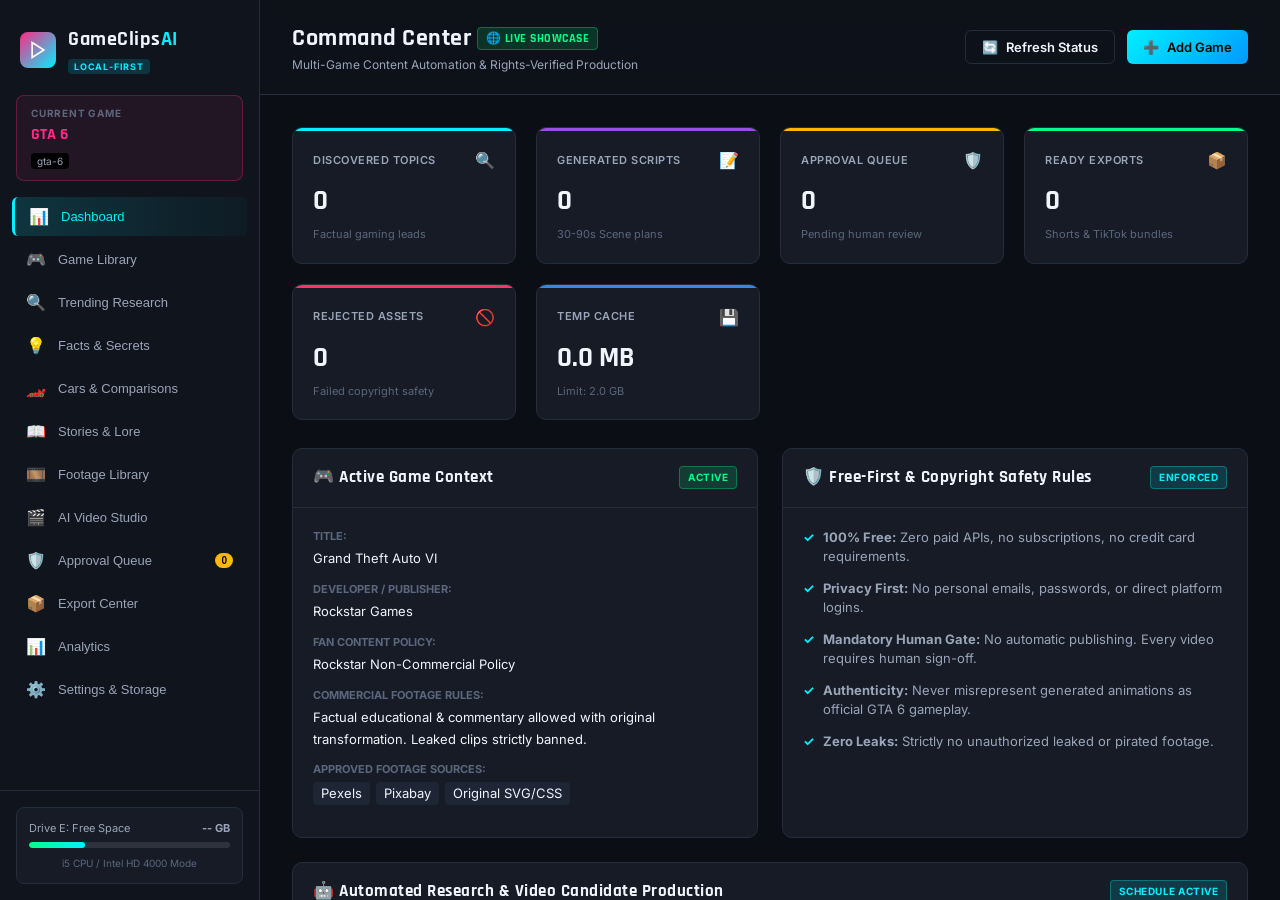
==== index.html @ 83230a17 "Deploy GameClips AI live site to gh-pages root" ====
<!DOCTYPE html>
<html lang="en">
<head>
    <meta charset="UTF-8">
    <meta name="viewport" content="width=device-width, initial-scale=1.0">
    <title>GameClips AI — Local Gaming Content Studio</title>
    <link rel="stylesheet" href="static/css/style.css">
    <link href="https://fonts.googleapis.com/css2?family=Rajdhani:wght@500;600;700&family=Inter:wght@400;500;600;700&display=swap" rel="stylesheet">
</head>
<body class="dark-theme">
    <div class="app-layout">
        <!-- Sidebar Navigation -->
        <aside class="sidebar">
            <div class="brand">
                <div class="logo-icon">
                    <svg viewBox="0 0 24 24" fill="none" stroke="currentColor" stroke-width="2">
                        <polygon points="5 3 19 12 5 21 5 3"></polygon>
                    </svg>
                </div>
                <div class="brand-text">
                    <h2>GameClips<span>AI</span></h2>
                    <span class="badge-local">LOCAL-FIRST</span>
                </div>
            </div>

            <!-- Active Game Selector Pill -->
            <div class="active-game-banner" id="activeGamePill">
                <span class="pill-label">CURRENT GAME</span>
                <div class="pill-game-name" id="currentActiveGameName">GTA 6</div>
                <span class="pill-badge" id="currentActiveGameSlug">gta-6</span>
            </div>

            <nav class="nav-menu">
                <button class="nav-item active" data-tab="dashboard">
                    <span class="nav-icon">📊</span>
                    <span>Dashboard</span>
                </button>
                <button class="nav-item" data-tab="games">
                    <span class="nav-icon">🎮</span>
                    <span>Game Library</span>
                </button>
                <button class="nav-item" data-tab="research">
                    <span class="nav-icon">🔍</span>
                    <span>Trending Research</span>
                </button>
                <button class="nav-item" data-tab="facts">
                    <span class="nav-icon">💡</span>
                    <span>Facts & Secrets</span>
                </button>
                <button class="nav-item" data-tab="cars">
                    <span class="nav-icon">🏎️</span>
                    <span>Cars & Comparisons</span>
                </button>
                <button class="nav-item" data-tab="stories">
                    <span class="nav-icon">📖</span>
                    <span>Stories & Lore</span>
                </button>
                <button class="nav-item" data-tab="footage">
                    <span class="nav-icon">🎞️</span>
                    <span>Footage Library</span>
                </button>
                <button class="nav-item" data-tab="studio">
                    <span class="nav-icon">🎬</span>
                    <span>AI Video Studio</span>
                </button>
                <button class="nav-item queue-item" data-tab="approval">
                    <span class="nav-icon">🛡️</span>
                    <span>Approval Queue</span>
                    <span class="queue-counter" id="approvalCountBadge">0</span>
                </button>
                <button class="nav-item" data-tab="exports">
                    <span class="nav-icon">📦</span>
                    <span>Export Center</span>
                </button>
                <button class="nav-item" data-tab="analytics">
                    <span class="nav-icon">📊</span>
                    <span>Analytics</span>
                </button>
                <button class="nav-item" data-tab="settings">
                    <span class="nav-icon">⚙️</span>
                    <span>Settings & Storage</span>
                </button>
            </nav>

            <div class="sidebar-footer">
                <div class="storage-widget">
                    <div class="storage-label">
                        <span>Drive E: Free Space</span>
                        <strong id="sidebarDiskFree">-- GB</strong>
                    </div>
                    <div class="storage-bar-track">
                        <div class="storage-bar-fill" id="sidebarDiskBar" style="width: 28%;"></div>
                    </div>
                    <div class="hardware-note">i5 CPU / Intel HD 4000 Mode</div>
                </div>
            </div>
        </aside>

        <!-- Main Content Area -->
        <main class="main-content">
            <!-- Top Header -->
            <header class="top-header">
                <div class="header-title">
                    <h1 id="tabHeaderTitle">Command Center <span class="badge badge-success" style="font-size:12px; vertical-align:middle;">🌐 LIVE SHOWCASE</span></h1>
                    <p id="tabHeaderSubtitle">Multi-Game Content Automation & Rights-Verified Production</p>
                </div>
                <div class="header-actions">
                    <button class="btn btn-outline" id="refreshMetricsBtn">
                        <span>🔄</span> Refresh Status
                    </button>
                    <button class="btn btn-primary" id="openNewGameModalBtn">
                        <span>➕</span> Add Game
                    </button>
                </div>
            </header>

            <!-- Alert Banner Container -->
            <div id="globalAlertBanner" class="global-alert hidden"></div>

            <!-- TAB 1: DASHBOARD OVERVIEW -->
            <section id="dashboardTab" class="tab-pane active">
                <div class="stats-grid">
                    <div class="stat-card cyan">
                        <div class="stat-header">
                            <span class="stat-title">Discovered Topics</span>
                            <span class="stat-icon">🔍</span>
                        </div>
                        <div class="stat-value" id="statTopics">0</div>
                        <div class="stat-desc">Factual gaming leads</div>
                    </div>
                    <div class="stat-card purple">
                        <div class="stat-header">
                            <span class="stat-title">Generated Scripts</span>
                            <span class="stat-icon">📝</span>
                        </div>
                        <div class="stat-value" id="statScripts">0</div>
                        <div class="stat-desc">30-90s Scene plans</div>
                    </div>
                    <div class="stat-card gold">
                        <div class="stat-header">
                            <span class="stat-title">Approval Queue</span>
                            <span class="stat-icon">🛡️</span>
                        </div>
                        <div class="stat-value" id="statAwaitingApproval">0</div>
                        <div class="stat-desc">Pending human review</div>
                    </div>
                    <div class="stat-card green">
                        <div class="stat-header">
                            <span class="stat-title">Ready Exports</span>
                            <span class="stat-icon">📦</span>
                        </div>
                        <div class="stat-value" id="statExported">0</div>
                        <div class="stat-desc">Shorts & TikTok bundles</div>
                    </div>
                    <div class="stat-card red">
                        <div class="stat-header">
                            <span class="stat-title">Rejected Assets</span>
                            <span class="stat-icon">🚫</span>
                        </div>
                        <div class="stat-value" id="statRejected">0</div>
                        <div class="stat-desc">Failed copyright safety</div>
                    </div>
                    <div class="stat-card blue">
                        <div class="stat-header">
                            <span class="stat-title">Temp Cache</span>
                            <span class="stat-icon">💾</span>
                        </div>
                        <div class="stat-value" id="statTempCache">0.0 MB</div>
                        <div class="stat-desc" id="statTempLimit">Limit: 2.0 GB</div>
                    </div>
                </div>

                <!-- Dual Quick Panels -->
                <div class="dashboard-columns">
                    <div class="card panel-left">
                        <div class="card-header">
                            <h3>🎮 Active Game Context</h3>
                            <span class="badge badge-success" id="activeGameStatusBadge">ACTIVE</span>
                        </div>
                        <div class="card-body" id="activeGameDetailsBody">
                            <div class="game-details-item">
                                <label>Title:</label>
                                <span id="dashGameName">Grand Theft Auto VI</span>
                            </div>
                            <div class="game-details-item">
                                <label>Developer / Publisher:</label>
                                <span id="dashGameDev">Rockstar Games</span>
                            </div>
                            <div class="game-details-item">
                                <label>Fan Content Policy:</label>
                                <span id="dashGamePolicy" class="text-truncate">Rockstar Non-Commercial Policy</span>
                            </div>
                            <div class="game-details-item">
                                <label>Commercial Footage Rules:</label>
                                <span id="dashGameRules">Factual educational & commentary allowed with original transformation. Leaked clips strictly banned.</span>
                            </div>
                            <div class="game-details-item">
                                <label>Approved Footage Sources:</label>
                                <div class="tags-container" id="dashGameSources">
                                    <span class="tag">Pexels</span>
                                    <span class="tag">Pixabay</span>
                                    <span class="tag">Original SVG/CSS</span>
                                </div>
                            </div>
                        </div>
                    </div>

                    <div class="card panel-right">
                        <div class="card-header">
                            <h3>🛡️ Free-First & Copyright Safety Rules</h3>
                            <span class="badge badge-cyan">ENFORCED</span>
                        </div>
                        <div class="card-body">
                            <ul class="policy-list">
                                <li><strong>100% Free:</strong> Zero paid APIs, no subscriptions, no credit card requirements.</li>
                                <li><strong>Privacy First:</strong> No personal emails, passwords, or direct platform logins.</li>
                                <li><strong>Mandatory Human Gate:</strong> No automatic publishing. Every video requires human sign-off.</li>
                                <li><strong>Authenticity:</strong> Never misrepresent generated animations as official GTA 6 gameplay.</li>
                                <li><strong>Zero Leaks:</strong> Strictly no unauthorized leaked or pirated footage.</li>
                            </ul>
                        </div>
                    </div>
                </div>

                <!-- Automated Production Scheduler Card -->
                <div class="card" style="margin-top:24px;">
                    <div class="card-header">
                        <h3>🤖 Automated Research & Video Candidate Production</h3>
                        <span class="badge badge-cyan" id="dashAutomationBadge">SCHEDULE ACTIVE</span>
                    </div>
                    <div class="card-body">
                        <div style="display:flex; justify-content:space-between; align-items:center; flex-wrap:wrap; gap:16px;">
                            <div>
                                <p style="margin-bottom:6px; font-size:14px;">
                                    <strong>Daily Target:</strong> Up to <span id="dashAutoTarget" style="color:var(--neon-cyan); font-weight:700;">3</span> candidate videos daily &bull; 
                                    <strong>Generated Today:</strong> <span id="dashAutoToday" style="color:var(--neon-pink); font-weight:700;">0</span> &bull;
                                    <strong>Status:</strong> <span id="dashAutoStatusText" style="color:var(--neon-green);">Ready</span>
                                </p>
                                <p style="font-size:12px; color:var(--text-muted); margin:0;">
                                    Automated cycle gathers verified public facts, renders vertical preview videos via FFmpeg & offline SAPI, and queues candidates into the Approval Queue. Zero auto-publishing.
                                </p>
                            </div>
                            <button class="btn btn-primary" id="btnTriggerAutomation">
                                <span>⚡</span> Run Automation Cycle
                            </button>
                        </div>
                    </div>
                </div>
            </section>

            <!-- TAB 2: GAME LIBRARY (Modular Multi-Game Architecture) -->
            <section id="gamesTab" class="tab-pane">
                <div class="section-toolbar">
                    <h2>Modular Game Library</h2>
                    <p>Switch active game or configure copyright and footage policies per title.</p>
                </div>
                <div class="games-grid" id="gamesListContainer">
                    <!-- Populated via JavaScript -->
                </div>
            </section>

            <!-- TAB 3: TRENDING RESEARCH -->
            <section id="researchTab" class="tab-pane">
                <div class="section-toolbar">
                    <div>
                        <h2>Trending Research Engine</h2>
                        <p>Factual topic discovery, source traceability, and evidence tracking.</p>
                    </div>
                    <div style="display:flex; gap:10px;">
                        <button class="btn btn-outline" id="btnRunResearch">⚡ Run Automated Research</button>
                        <button class="btn btn-primary" id="btnAddNewTopic">➕ Add Topic</button>
                    </div>
                </div>
                <div class="filter-bar">
                    <button class="filter-btn active" data-filter="ALL">All Categories</button>
                    <button class="filter-btn" data-filter="Facts & Secrets">Facts & Secrets</button>
                    <button class="filter-btn" data-filter="Cars & Comparisons">Cars & Comparisons</button>
                    <button class="filter-btn" data-filter="Stories">Stories & Theories</button>
                </div>
                <div class="card">
                    <div class="table-responsive">
                        <table class="data-table">
                            <thead>
                                <tr>
                                    <th>Category</th>
                                    <th>Topic Title</th>
                                    <th>Relevance</th>
                                    <th>Status</th>
                                    <th>Sources</th>
                                    <th>Action</th>
                                </tr>
                            </thead>
                            <tbody id="topicsTableBody">
                                <!-- Populated dynamically -->
                            </tbody>
                        </table>
                    </div>
                </div>
            </section>

            <!-- TAB 4: FACTS & SECRETS -->
            <section id="factsTab" class="tab-pane">
                <div class="section-toolbar">
                    <h2>Verified Facts & Environmental Secrets</h2>
                    <p>Officially confirmed game mechanics, development milestones, and map discoveries.</p>
                </div>
                <div class="content-cards-grid" id="factsCardsContainer">
                    <!-- Populated dynamically -->
                </div>
            </section>

            <!-- TAB 5: CARS & COMPARISONS -->
            <section id="carsTab" class="tab-pane">
                <div class="section-toolbar">
                    <h2>Vehicle Intelligence & Real-World Comparisons</h2>
                    <p>In-depth automotive breakdown, physics improvements, and interior mechanics.</p>
                </div>
                <div class="content-cards-grid" id="carsCardsContainer">
                    <!-- Populated dynamically -->
                </div>
            </section>

            <!-- TAB 6: STORIES & LORE -->
            <section id="storiesTab" class="tab-pane">
                <div class="section-toolbar">
                    <h2>Original Narratives & Clearly-Labeled Theories</h2>
                    <p>Fictional mini-stories and speculative explorations with strict non-misrepresentation tags.</p>
                </div>
                <div class="content-cards-grid" id="storiesCardsContainer">
                    <!-- Populated dynamically -->
                </div>
            </section>

            <!-- TAB 7: FOOTAGE LIBRARY -->
            <section id="footageTab" class="tab-pane">
                <div class="section-toolbar">
                    <div>
                        <h2>Rights-Verified Asset Library</h2>
                        <p>Pexels, Pixabay, Mixkit, and Original Visual assets with commercial licensing audit.</p>
                    </div>
                    <div style="display:flex; gap:10px;">
                        <button class="btn btn-outline" id="btnSeedFootage">⚡ Load Verified Catalog</button>
                        <button class="btn btn-primary" id="btnOpenAddAssetModal">➕ Add Asset</button>
                    </div>
                </div>
                <div class="card">
                    <div class="table-responsive">
                        <table class="data-table">
                            <thead>
                                <tr>
                                    <th>Asset</th>
                                    <th>Source</th>
                                    <th>License</th>
                                    <th>Commercial Use</th>
                                    <th>Attribution</th>
                                    <th>Rights Status</th>
                                </tr>
                            </thead>
                            <tbody id="footageTableBody">
                                <tr>
                                    <td colspan="6" class="text-center text-muted">No external assets downloaded. Using lightweight original vector animations.</td>
                                </tr>
                            </tbody>
                        </table>
                    </div>
                </div>
            </section>

            <!-- TAB 8: AI VIDEO STUDIO -->
            <section id="studioTab" class="tab-pane">
                <div class="section-toolbar">
                    <h2>Lightweight Video Production Studio</h2>
                    <p>CPU-optimized FFmpeg rendering with SVG typography and offline Windows TTS.</p>
                </div>
                <div class="studio-workspace">
                    <div class="card">
                        <div class="card-header">
                            <h3>Generate New Video Candidate</h3>
                        </div>
                        <div class="card-body">
                            <div class="form-group">
                                <label>Select Target Topic</label>
                                <select id="studioTopicSelect" class="form-control">
                                    <option value="">Select an approved topic...</option>
                                </select>
                            </div>
                            <div class="form-row">
                                <div class="form-group col">
                                    <label>Target Duration</label>
                                    <select id="studioDurationSelect" class="form-control">
                                        <option value="30-50s">30–50 seconds (Shorts/TikTok)</option>
                                        <option value="60-90s">60–90 seconds (Extended Short)</option>
                                    </select>
                                </div>
                                <div class="form-group col">
                                    <label>Voiceover Engine</label>
                                    <select id="studioVoiceSelect" class="form-control">
                                        <option value="Microsoft David Desktop">Microsoft David Desktop (Offline Free SAPI)</option>
                                        <option value="Microsoft Zira Desktop">Microsoft Zira Desktop (Offline Free SAPI)</option>
                                        <option value="SILENT">Silent Mode (Subtitles Only)</option>
                                        <option value="CUSTOM">Custom Audio File (User Supplied)</option>
                                    </select>
                                </div>
                            </div>
                            <div class="form-group hidden" id="studioCustomAudioGroup">
                                <label>Custom Audio File Path (.wav or .mp3)</label>
                                <input type="text" id="studioCustomAudioPath" class="form-control" placeholder="e.g. E:\Shery\gaming video\my_narration.wav">
                                <small style="color:var(--text-muted); font-size:11px;">Enter the absolute path to a local voice or audio file on your machine.</small>
                            </div>
                            <div class="form-row">
                                <div class="form-group col">
                                    <label>Visual Style</label>
                                    <select id="studioVisualSelect" class="form-control">
                                        <option value="SVG_ANIMATION">Original SVG Vector & Neon Typography</option>
                                        <option value="BROLL_HYBRID">Creative Commons B-Roll + Motion Titles</option>
                                    </select>
                                </div>
                                <div class="form-group col">
                                    <label>Encoding Preset (Hardware Optimized)</label>
                                    <select id="studioPresetSelect" class="form-control">
                                        <option value="ultrafast">ultrafast (Recommended for i5-3427U)</option>
                                        <option value="fast">fast (Slightly smaller, higher CPU)</option>
                                    </select>
                                </div>
                            </div>
                            <button class="btn btn-primary btn-block" id="btnTriggerRender">
                                <span>⚡</span> Generate Script & Visual Plan
                            </button>
                        </div>
                    </div>

                    <!-- Live Generation Results Preview Panel -->
                    <div class="card hidden" id="studioResultsCard" style="margin-top: 24px;">
                        <div class="card-header">
                            <h3>🎬 Generated Video Plan & Visual Frames</h3>
                            <span class="badge badge-success" id="studioPlanBadge">PLAN READY</span>
                        </div>
                        <div class="card-body">
                            <h4 id="studioResultTitle" style="color:var(--neon-cyan); margin-bottom:10px;">Title</h4>
                            
                            <!-- Visual Frames Strip -->
                            <h5 style="text-transform:uppercase; font-size:11px; color:var(--text-muted); margin-bottom:8px;">1080x1920 (9:16 Vertical) Scene Frames</h5>
                            <div class="frames-strip" id="studioFramesStrip" style="display:flex; gap:16px; overflow-x:auto; padding-bottom:12px; margin-bottom:20px;">
                                <!-- Populated dynamically with generated frames -->
                            </div>

                            <!-- Scene-by-Scene Script Breakdown -->
                            <h5 style="text-transform:uppercase; font-size:11px; color:var(--text-muted); margin-bottom:8px;">Scene Breakdown & Subtitles</h5>
                            <div id="studioScenesContainer" style="margin-bottom:20px;"></div>

                            <!-- Publishing Metadata Package Preview -->
                            <div style="background:var(--bg-darkest); border:1px solid var(--border-color); padding:16px; border-radius:8px; margin-bottom:20px;">
                                <h5 style="text-transform:uppercase; font-size:11px; color:var(--neon-pink); margin-bottom:8px;">Ready Metadata Package</h5>
                                <p style="font-size:12px; margin-bottom:6px;"><strong>YouTube Title:</strong> <span id="studioYtTitle"></span></p>
                                <p style="font-size:12px; margin-bottom:6px;"><strong>TikTok Caption:</strong> <span id="studioTtCaption"></span></p>
                                <p style="font-size:12px;"><strong>Hashtags:</strong> <span id="studioHashtags" style="color:var(--neon-cyan);"></span></p>
                            </div>

                            <div style="display:flex; gap:12px;">
                                <button class="btn btn-primary" id="btnRenderVideo">
                                    <span>🎬</span> Render Video (FFmpeg + TTS)
                                </button>
                                <button class="btn btn-outline" id="btnProceedToApproval">
                                    <span>🛡️</span> View in Approval Queue
                                </button>
                            </div>
                        </div>
                    </div>
                </div>
            </section>

            <!-- TAB 9: APPROVAL QUEUE -->
            <section id="approvalTab" class="tab-pane">
                <div class="section-toolbar">
                    <div>
                        <h2>Mandatory Human Approval Queue</h2>
                        <p>Review video previews, verify citations, inspect rights audit, and decide export.</p>
                    </div>
                </div>
                <div id="approvalQueueContainer">
                    <div class="empty-state">
                        <span class="empty-icon">🛡️</span>
                        <h3>Queue is clear</h3>
                        <p>New candidate videos generated in the Studio will appear here for manual approval.</p>
                    </div>
                </div>
            </section>

            <!-- TAB 10: EXPORT CENTER -->
            <section id="exportsTab" class="tab-pane">
                <div class="section-toolbar">
                    <div>
                        <h2>Export Center & Distribution Packages</h2>
                        <p>Organized local packages with MP4, thumbnails, tags, and copyright reports.</p>
                    </div>
                    <button class="btn btn-outline" id="btnRefreshExports">
                        <span>🔄</span> Refresh Exports
                    </button>
                </div>
                <div id="exportsContainer">
                    <div class="empty-state">
                        <span class="empty-icon">📦</span>
                        <h3>No exports yet</h3>
                        <p>Approved videos are exported here into separate YouTube Shorts and TikTok packages.</p>
                    </div>
                </div>
            </section>

            <!-- TAB 11: ANALYTICS -->
            <section id="analyticsTab" class="tab-pane">
                <div class="section-toolbar">
                    <div>
                        <h2>Channel & Production Analytics</h2>
                        <p>Funnel conversion, copyright safety metrics, category distributions, and storage trends.</p>
                    </div>
                    <button class="btn btn-outline" id="btnRefreshAnalytics">
                        <span>🔄</span> Refresh Analytics
                    </button>
                </div>

                <!-- 6 KPI Stat Cards -->
                <div class="stats-grid" style="grid-template-columns: repeat(auto-fit, minmax(180px, 1fr)); margin-bottom: 24px;">
                    <div class="stat-card cyan">
                        <div class="stat-header">
                            <span class="stat-title">Discovered Topics</span>
                            <span class="stat-icon">🔍</span>
                        </div>
                        <div class="stat-value" id="anaTotalTopics">0</div>
                        <div class="stat-desc" id="anaDupTopics">0 duplicates filtered</div>
                    </div>
                    <div class="stat-card purple">
                        <div class="stat-header">
                            <span class="stat-title">Scripts Generated</span>
                            <span class="stat-icon">✍️</span>
                        </div>
                        <div class="stat-value" id="anaTotalScripts">0</div>
                        <div class="stat-desc">Original scene plans</div>
                    </div>
                    <div class="stat-card pink">
                        <div class="stat-header">
                            <span class="stat-title">Rendered Videos</span>
                            <span class="stat-icon">🎬</span>
                        </div>
                        <div class="stat-value" id="anaTotalVideos">0</div>
                        <div class="stat-desc">FFmpeg 1080x1920</div>
                    </div>
                    <div class="stat-card green">
                        <div class="stat-header">
                            <span class="stat-title">Approval Rate</span>
                            <span class="stat-icon">🛡️</span>
                        </div>
                        <div class="stat-value" id="anaApprovalRate">0%</div>
                        <div class="stat-desc" id="anaApprovedCount">0 approved videos</div>
                    </div>
                    <div class="stat-card yellow">
                        <div class="stat-header">
                            <span class="stat-title">Export Packages</span>
                            <span class="stat-icon">📦</span>
                        </div>
                        <div class="stat-value" id="anaTotalExports">0</div>
                        <div class="stat-desc">Ready for publishing</div>
                    </div>
                    <div class="stat-card blue">
                        <div class="stat-header">
                            <span class="stat-title">Safety Score</span>
                            <span class="stat-icon">⚖️</span>
                        </div>
                        <div class="stat-value" id="anaSafetyScore">100%</div>
                        <div class="stat-desc">Low copyright risk</div>
                    </div>
                </div>

                <!-- Two-Column Breakdown -->
                <div class="dashboard-columns" style="margin-bottom: 24px;">
                    <!-- Left: Production Funnel -->
                    <div class="card">
                        <div class="card-header">
                            <h3>📈 Content Production Funnel</h3>
                            <span class="badge badge-cyan">CONVERSION</span>
                        </div>
                        <div class="card-body">
                            <div class="funnel-step" style="margin-bottom: 16px;">
                                <div style="display:flex; justify-content:space-between; margin-bottom:4px; font-size:13px;">
                                    <span>1. Discovered Topics</span>
                                    <strong id="funnelTopics">0</strong>
                                </div>
                                <div class="storage-bar-track" style="height:10px;">
                                    <div class="storage-bar-fill" style="width:100%; background:var(--neon-cyan);"></div>
                                </div>
                            </div>
                            <div class="funnel-step" style="margin-bottom: 16px;">
                                <div style="display:flex; justify-content:space-between; margin-bottom:4px; font-size:13px;">
                                    <span>2. Generated Scripts</span>
                                    <strong id="funnelScripts">0</strong>
                                </div>
                                <div class="storage-bar-track" style="height:10px;">
                                    <div class="storage-bar-fill" id="barScripts" style="width:0%; background:var(--neon-purple);"></div>
                                </div>
                            </div>
                            <div class="funnel-step" style="margin-bottom: 16px;">
                                <div style="display:flex; justify-content:space-between; margin-bottom:4px; font-size:13px;">
                                    <span>3. Rendered Candidate Videos</span>
                                    <strong id="funnelRendered">0</strong>
                                </div>
                                <div class="storage-bar-track" style="height:10px;">
                                    <div class="storage-bar-fill" id="barRendered" style="width:0%; background:var(--neon-pink);"></div>
                                </div>
                            </div>
                            <div class="funnel-step" style="margin-bottom: 16px;">
                                <div style="display:flex; justify-content:space-between; margin-bottom:4px; font-size:13px;">
                                    <span>4. Human Approved Videos</span>
                                    <strong id="funnelApproved">0</strong>
                                </div>
                                <div class="storage-bar-track" style="height:10px;">
                                    <div class="storage-bar-fill" id="barApproved" style="width:0%; background:var(--neon-green);"></div>
                                </div>
                            </div>
                            <div class="funnel-step">
                                <div style="display:flex; justify-content:space-between; margin-bottom:4px; font-size:13px;">
                                    <span>5. Packaged & Exported</span>
                                    <strong id="funnelExported">0</strong>
                                </div>
                                <div class="storage-bar-track" style="height:10px;">
                                    <div class="storage-bar-fill" id="barExported" style="width:0%; background:var(--neon-yellow);"></div>
                                </div>
                            </div>
                        </div>
                    </div>

                    <!-- Right: Category Distribution -->
                    <div class="card">
                        <div class="card-header">
                            <h3>🎮 Content Category Distribution</h3>
                            <span class="badge badge-purple">PIPELINE</span>
                        </div>
                        <div class="card-body">
                            <div class="category-stat-row" style="margin-bottom: 16px;">
                                <div style="display:flex; justify-content:space-between; margin-bottom:4px; font-size:13px;">
                                    <span>🔍 Facts & Environmental Secrets</span>
                                    <strong id="anaCatFacts">0</strong>
                                </div>
                                <div class="storage-bar-track" style="height:10px;">
                                    <div class="storage-bar-fill" id="barCatFacts" style="width:0%; background:var(--neon-cyan);"></div>
                                </div>
                            </div>
                            <div class="category-stat-row" style="margin-bottom: 16px;">
                                <div style="display:flex; justify-content:space-between; margin-bottom:4px; font-size:13px;">
                                    <span>🏎️ Cars & Comparisons</span>
                                    <strong id="anaCatCars">0</strong>
                                </div>
                                <div class="storage-bar-track" style="height:10px;">
                                    <div class="storage-bar-fill" id="barCatCars" style="width:0%; background:var(--neon-pink);"></div>
                                </div>
                            </div>
                            <div class="category-stat-row">
                                <div style="display:flex; justify-content:space-between; margin-bottom:4px; font-size:13px;">
                                    <span>📖 Stories & Fictional Lore</span>
                                    <strong id="anaCatStories">0</strong>
                                </div>
                                <div class="storage-bar-track" style="height:10px;">
                                    <div class="storage-bar-fill" id="barCatStories" style="width:0%; background:var(--neon-purple);"></div>
                                </div>
                            </div>

                            <hr class="divider" style="margin:20px 0;">

                            <h4 style="font-size:12px; text-transform:uppercase; color:var(--text-muted); margin-bottom:8px;">Multi-Game Topic Volume</h4>
                            <div id="anaGameDistributionList" style="font-size:13px;">
                                <!-- Populated dynamically -->
                            </div>
                        </div>
                    </div>
                </div>

                <!-- Lower Section: Rights Compliance & Hardware Health -->
                <div class="dashboard-columns">
                    <div class="card">
                        <div class="card-header">
                            <h3>⚖️ Rights & Copyright Compliance Audit</h3>
                            <span class="badge badge-success">8-POINT AUDIT</span>
                        </div>
                        <div class="card-body">
                            <div style="display:flex; gap:16px; margin-bottom:16px;">
                                <div style="flex:1; background:var(--bg-darkest); padding:12px; border-radius:8px; text-align:center;">
                                    <div style="font-size:22px; font-weight:700; color:var(--neon-green);" id="anaVrfVerified">0</div>
                                    <div style="font-size:11px; color:var(--text-muted);">Verified Safe</div>
                                </div>
                                <div style="flex:1; background:var(--bg-darkest); padding:12px; border-radius:8px; text-align:center;">
                                    <div style="font-size:22px; font-weight:700; color:var(--neon-yellow);" id="anaVrfReview">0</div>
                                    <div style="font-size:11px; color:var(--text-muted);">Needs Review</div>
                                </div>
                                <div style="flex:1; background:var(--bg-darkest); padding:12px; border-radius:8px; text-align:center;">
                                    <div style="font-size:22px; font-weight:700; color:var(--neon-pink);" id="anaVrfRejected">0</div>
                                    <div style="font-size:11px; color:var(--text-muted);">Rejected</div>
                                </div>
                            </div>
                            <p style="font-size:12px; color:var(--text-muted); line-height:1.6; margin-bottom:0;">
                                🛡️ <strong>Zero Copyright Infringement Rule:</strong> Visual assets must be original vector graphics or verified Creative Commons. Windows SAPI audio produces 100% royalty-free offline speech.
                            </p>
                        </div>
                    </div>

                    <div class="card">
                        <div class="card-header">
                            <h3>💾 Storage & Hardware Health Monitor</h3>
                            <span class="badge badge-cyan" id="anaStorageBadge">OPTIMAL</span>
                        </div>
                        <div class="card-body">
                            <div class="storage-stat-row" style="margin-bottom:10px;">
                                <span>Project Drive (E:):</span>
                                <strong id="anaDiskE">-- GB Free</strong>
                            </div>
                            <div class="storage-stat-row" style="margin-bottom:10px;">
                                <span>OS Drive (C:):</span>
                                <strong id="anaDiskC">-- GB Free</strong>
                            </div>
                            <div class="storage-stat-row" style="margin-bottom:10px;">
                                <span>Render Temp Cache:</span>
                                <strong id="anaTempCache">0.0 MB</strong>
                            </div>
                            <div class="storage-stat-row">
                                <span>Completed Export Packages:</span>
                                <strong id="anaExportSize">0.0 MB</strong>
                            </div>
                        </div>
                    </div>
                </div>
            </section>

            <!-- TAB 11: SETTINGS & STORAGE -->
            <section id="settingsTab" class="tab-pane">
                <div class="section-toolbar">
                    <h2>System Configuration & Hardware Quotas</h2>
                    <p>Fine-tune storage limits, CPU encoding, and offline speech parameters.</p>
                </div>
                <div class="settings-grid">
                    <!-- Storage Monitor Card -->
                    <div class="card">
                        <div class="card-header">
                            <h3>💾 Storage & Cache Controller</h3>
                            <button class="btn btn-sm btn-outline" id="btnRunCleanup">🧹 Purge Temp Cache</button>
                        </div>
                        <div class="card-body">
                            <div class="storage-stat-row">
                                <span>Project Drive (E:):</span>
                                <strong id="setDiskFreeE">-- GB Free</strong>
                            </div>
                            <div class="storage-stat-row">
                                <span>OS Drive (C:):</span>
                                <strong id="setDiskFreeC">-- GB Free</strong>
                            </div>
                            <div class="storage-stat-row">
                                <span>Active Render Cache:</span>
                                <strong id="setTempCacheSize">0.0 MB</strong>
                            </div>
                            <hr class="divider">
                            <div class="form-group">
                                <label>Render Cache Ceiling (GB)</label>
                                <input type="number" step="0.5" min="1.0" max="10.0" id="settingStorageLimit" class="form-control" value="2.0">
                                <small>Automatic cleanup triggers when temporary renders exceed this quota.</small>
                            </div>
                            <div class="form-group">
                                <label>Minimum Free Space Safety Margin (GB)</label>
                                <input type="number" step="1.0" min="2.0" max="20.0" id="settingMinHeadroom" class="form-control" value="5.0">
                                <small>Rendering is immediately halted if free space falls below this threshold.</small>
                            </div>
                        </div>
                    </div>

                    <!-- Hardware & Video Settings -->
                    <div class="card">
                        <div class="card-header">
                            <h3>⚙️ Hardware & Rendering Configuration</h3>
                        </div>
                        <div class="card-body">
                            <div class="form-group">
                                <label>FFmpeg CPU Encoding Preset</label>
                                <select id="settingRenderPreset" class="form-control">
                                    <option value="ultrafast">ultrafast (Lowest CPU usage)</option>
                                    <option value="superfast">superfast</option>
                                    <option value="veryfast">veryfast</option>
                                    <option value="faster">faster</option>
                                </select>
                            </div>
                            <div class="form-group">
                                <label>Target Output Resolution</label>
                                <select id="settingResolution" class="form-control">
                                    <option value="1080x1920">1080x1920 (9:16 Full HD)</option>
                                    <option value="720x1280">720x1280 (9:16 HD - Low CPU Preview)</option>
                                </select>
                            </div>
                            <div class="form-group">
                                <label>Target Framerate</label>
                                <select id="settingFps" class="form-control">
                                    <option value="30">30 FPS (Recommended for Core i5)</option>
                                    <option value="24">24 FPS (Cinematic / Low CPU)</option>
                                </select>
                            </div>
                            <div class="form-group">
                                <label>Offline Speech Voice</label>
                                <select id="settingTtsVoice" class="form-control">
                                    <option value="Microsoft David Desktop">Microsoft David Desktop (Offline SAPI)</option>
                                    <option value="Microsoft Zira Desktop">Microsoft Zira Desktop (Offline SAPI)</option>
                                </select>
                            </div>
                            <button class="btn btn-primary" id="btnSaveSettings">💾 Save System Settings</button>
                        </div>
                    </div>
                </div>
            </section>
        </main>
    </div>

    <!-- MODAL: ADD NEW GAME -->
    <div class="modal-overlay hidden" id="newGameModal">
        <div class="modal-card">
            <div class="modal-header">
                <h3>🎮 Add New Game to Library</h3>
                <button class="modal-close" id="closeNewGameModalBtn">&times;</button>
            </div>
            <div class="modal-body">
                <form id="newGameForm">
                    <div class="form-group">
                        <label>Game Name *</label>
                        <input type="text" id="newGameName" class="form-control" placeholder="e.g. Cyberpunk 2077" required>
                    </div>
                    <div class="form-group">
                        <label>Developer / Publisher *</label>
                        <input type="text" id="newGameDev" class="form-control" placeholder="e.g. CD Projekt Red" required>
                    </div>
                    <div class="form-group">
                        <label>Official Information Source URL</label>
                        <input type="url" id="newGameSourceUrl" class="form-control" placeholder="https://...">
                    </div>
                    <div class="form-group">
                        <label>Fan-Content / Copyright Policy URL</label>
                        <input type="url" id="newGamePolicyUrl" class="form-control" placeholder="https://...">
                    </div>
                    <div class="form-group">
                        <label>Commercial-Use Rules</label>
                        <textarea id="newGameCommercialRules" class="form-control" rows="2" placeholder="Summary of publisher video and monetization policies..."></textarea>
                    </div>
                    <div class="form-group">
                        <label>Approved Footage Sources</label>
                        <input type="text" id="newGameFootageSources" class="form-control" value="Original SVG/CSS Graphics, Pexels, Pixabay">
                    </div>
                    <div class="form-group">
                        <label>Restricted Content Guidelines</label>
                        <textarea id="newGameRestrictedRules" class="form-control" rows="2" placeholder="e.g. No leaked footage, no copyrighted radio tracks..."></textarea>
                    </div>
                    <div class="modal-actions">
                        <button type="button" class="btn btn-outline" id="cancelNewGameBtn">Cancel</button>
                        <button type="submit" class="btn btn-primary">Save Game</button>
                    </div>
                </form>
            </div>
        </div>
    </div>

    <!-- MODAL: TOPIC EVIDENCE & CITATIONS -->
    <div class="modal-overlay hidden" id="topicEvidenceModal">
        <div class="modal-card" style="width: 650px;">
            <div class="modal-header">
                <h3>🔍 Topic Research & Evidence Audit</h3>
                <button class="modal-close" id="closeEvidenceModalBtn">&times;</button>
            </div>
            <div class="modal-body">
                <h4 id="evidenceTopicTitle" style="color:var(--neon-cyan); margin-bottom:6px;">Topic Title</h4>
                <p id="evidenceTopicDesc" style="font-size:13px; color:var(--text-secondary); margin-bottom:16px;">Description</p>
                
                <h5 style="text-transform:uppercase; font-size:11px; color:var(--text-muted); margin-bottom:8px;">Supporting Sources & Public URLs</h5>
                <div id="evidenceSourcesList" style="margin-bottom:16px;"></div>

                <h5 style="text-transform:uppercase; font-size:11px; color:var(--text-muted); margin-bottom:8px;">Extracted Claims & Truth Verification</h5>
                <div id="evidenceClaimsList"></div>
            </div>
        </div>
    </div>

    <!-- MODAL: ADD ASSET & RIGHTS AUDIT -->
    <div class="modal-overlay hidden" id="addAssetModal">
        <div class="modal-card">
            <div class="modal-header">
                <h3>🎞️ Register Asset & Commercial License Audit</h3>
                <button class="modal-close" id="closeAddAssetModalBtn">&times;</button>
            </div>
            <div class="modal-body">
                <form id="addAssetForm">
                    <div class="form-group">
                        <label>Asset Name *</label>
                        <input type="text" id="newAssetName" class="form-control" placeholder="e.g. Vice City Neon Palm Trees" required>
                    </div>
                    <div class="form-row">
                        <div class="form-group col">
                            <label>Source Platform *</label>
                            <select id="newAssetPlatform" class="form-control">
                                <option value="Pexels">Pexels</option>
                                <option value="Pixabay">Pixabay</option>
                                <option value="Mixkit">Mixkit</option>
                                <option value="Original Visuals">Original Visuals (SVG/CSS)</option>
                                <option value="Other Public Repository">Other Public Repository</option>
                            </select>
                        </div>
                        <div class="form-group col">
                            <label>Creator / Author</label>
                            <input type="text" id="newAssetAuthor" class="form-control" placeholder="e.g. John Doe">
                        </div>
                    </div>
                    <div class="form-group">
                        <label>Source Webpage URL *</label>
                        <input type="url" id="newAssetSourceUrl" class="form-control" placeholder="https://..." required>
                    </div>
                    <div class="form-group">
                        <label>Direct Asset Download URL</label>
                        <input type="url" id="newAssetDirectUrl" class="form-control" placeholder="https://...">
                    </div>
                    <div class="form-row">
                        <div class="form-group col">
                            <label>License Name *</label>
                            <input type="text" id="newAssetLicense" class="form-control" placeholder="e.g. Pexels License, CC0" required>
                        </div>
                        <div class="form-group col">
                            <label>License URL</label>
                            <input type="url" id="newAssetLicenseUrl" class="form-control" placeholder="https://...">
                        </div>
                    </div>
                    <div class="form-group">
                        <label>Attribution Notice</label>
                        <input type="text" id="newAssetAttribution" class="form-control" placeholder="e.g. Video by Kelly Lacy on Pexels">
                    </div>
                    <div style="margin-bottom:16px; display:flex; gap:20px;">
                        <label style="display:flex; align-items:center; gap:8px; cursor:pointer;">
                            <input type="checkbox" id="newAssetCanCommercial" checked>
                            Commercial Use Permitted
                        </label>
                        <label style="display:flex; align-items:center; gap:8px; cursor:pointer;">
                            <input type="checkbox" id="newAssetAttrRequired">
                            Attribution Required
                        </label>
                    </div>
                    <div class="modal-actions">
                        <button type="button" class="btn btn-outline" id="cancelAddAssetBtn">Cancel</button>
                        <button type="submit" class="btn btn-primary">Audit & Register Asset</button>
                    </div>
                </form>
            </div>
        </div>
    </div>

    <!-- MODAL: ADD NEW TOPIC -->
    <div class="modal-overlay hidden" id="newTopicModal">
        <div class="modal-card">
            <div class="modal-header">
                <h3>🔍 Add Topic Manually</h3>
                <button class="modal-close" id="closeNewTopicModalBtn">&times;</button>
            </div>
            <div class="modal-body">
                <form id="newTopicForm">
                    <div class="form-group">
                        <label>Topic Title *</label>
                        <input type="text" id="newTopicTitle" class="form-control" placeholder="e.g. GTA 6 Physics Engine Upgrades" required>
                    </div>
                    <div class="form-group">
                        <label>Category *</label>
                        <select id="newTopicCategory" class="form-control">
                            <option value="Facts & Secrets">Facts & Secrets</option>
                            <option value="Cars & Comparisons">Cars & Comparisons</option>
                            <option value="Stories">Stories & Theories</option>
                        </select>
                    </div>
                    <div class="form-group">
                        <label>Description & Facts</label>
                        <textarea id="newTopicDescription" class="form-control" rows="3" placeholder="Summary of verified information or topic overview..."></textarea>
                    </div>
                    <div class="modal-actions">
                        <button type="button" class="btn btn-outline" id="cancelNewTopicBtn">Cancel</button>
                        <button type="submit" class="btn btn-primary">Save Topic</button>
                    </div>
                </form>
            </div>
        </div>
    </div>

    <!-- MODAL: EDIT METADATA -->
    <div class="modal-overlay hidden" id="editMetadataModal">
        <div class="modal-card">
            <div class="modal-header">
                <h3>✏️ Edit Video Publishing Metadata</h3>
                <button class="modal-close" id="closeEditMetadataModalBtn">&times;</button>
            </div>
            <div class="modal-body">
                <form id="editMetadataForm">
                    <input type="hidden" id="editMetaProjectId">
                    <div class="form-group">
                        <label>YouTube Title (Target: Under 60 chars) *</label>
                        <input type="text" id="editMetaYtTitle" class="form-control" required>
                    </div>
                    <div class="form-group">
                        <label>YouTube Description & Citations</label>
                        <textarea id="editMetaYtDesc" class="form-control" rows="4"></textarea>
                    </div>
                    <div class="form-group">
                        <label>TikTok Caption</label>
                        <input type="text" id="editMetaTtCaption" class="form-control">
                    </div>
                    <div class="form-group">
                        <label>Hashtags</label>
                        <input type="text" id="editMetaHashtags" class="form-control">
                    </div>
                    <div class="modal-actions">
                        <button type="button" class="btn btn-outline" id="cancelEditMetadataBtn">Cancel</button>
                        <button type="submit" class="btn btn-primary">Save Changes</button>
                    </div>
                </form>
            </div>
        </div>
    </div>

    <script src="static/js/app.js"></script>
</body>
</html>
---- static/css/style.css ----
/* GameClips AI - Modern Dark Gaming Theme */
:root {
    --bg-darkest: #0B0E14;
    --bg-sidebar: #10141D;
    --bg-card: #161B26;
    --bg-hover: #1E2535;
    --border-color: #242D3E;
    
    --text-primary: #F0F4FC;
    --text-secondary: #9AA5B9;
    --text-muted: #5C677D;

    --neon-pink: #FF2A85;
    --neon-cyan: #00F0FF;
    --neon-green: #00FF88;
    --neon-gold: #FFB800;
    --neon-red: #FF3366;
    --neon-purple: #9D4EDD;

    --font-heading: 'Rajdhani', sans-serif;
    --font-body: 'Inter', -apple-system, BlinkMacSystemFont, 'Segoe UI', Roboto, sans-serif;
}

* {
    margin: 0;
    padding: 0;
    box-sizing: border-box;
}

body.dark-theme {
    background-color: var(--bg-darkest);
    color: var(--text-primary);
    font-family: var(--font-body);
    font-size: 14px;
    line-height: 1.5;
    overflow-x: hidden;
}

.app-layout {
    display: flex;
    min-height: 100vh;
}

/* SIDEBAR */
.sidebar {
    width: 260px;
    background-color: var(--bg-sidebar);
    border-right: 1px solid var(--border-color);
    display: flex;
    flex-direction: column;
    flex-shrink: 0;
}

.brand {
    padding: 24px 20px 16px;
    display: flex;
    align-items: center;
    gap: 12px;
}

.logo-icon {
    width: 36px;
    height: 36px;
    background: linear-gradient(135deg, var(--neon-pink), var(--neon-cyan));
    border-radius: 8px;
    display: flex;
    align-items: center;
    justify-content: center;
    color: #fff;
}

.logo-icon svg {
    width: 20px;
    height: 20px;
}

.brand-text h2 {
    font-family: var(--font-heading);
    font-size: 20px;
    font-weight: 700;
    letter-spacing: 0.5px;
}

.brand-text h2 span {
    color: var(--neon-cyan);
}

.badge-local {
    font-size: 9px;
    background: rgba(0, 240, 255, 0.15);
    color: var(--neon-cyan);
    padding: 2px 6px;
    border-radius: 4px;
    letter-spacing: 0.8px;
    font-weight: 700;
}

/* ACTIVE GAME BANNER */
.active-game-banner {
    margin: 4px 16px 16px;
    padding: 10px 14px;
    background: rgba(255, 42, 133, 0.08);
    border: 1px solid rgba(255, 42, 133, 0.3);
    border-radius: 8px;
}

.pill-label {
    font-size: 10px;
    color: var(--text-muted);
    font-weight: 700;
    letter-spacing: 0.8px;
    display: block;
}

.pill-game-name {
    font-family: var(--font-heading);
    font-size: 16px;
    font-weight: 700;
    color: var(--neon-pink);
    margin: 2px 0;
}

.pill-badge {
    font-size: 10px;
    background: #000;
    padding: 2px 6px;
    border-radius: 4px;
    color: var(--text-secondary);
}

/* NAV MENU */
.nav-menu {
    flex: 1;
    padding: 0 12px;
    display: flex;
    flex-direction: column;
    gap: 4px;
    overflow-y: auto;
}

.nav-item {
    display: flex;
    align-items: center;
    gap: 12px;
    padding: 10px 14px;
    border-radius: 6px;
    background: transparent;
    border: none;
    color: var(--text-secondary);
    font-size: 13px;
    font-weight: 500;
    cursor: pointer;
    text-align: left;
    transition: all 0.2s ease;
    width: 100%;
}

.nav-item:hover {
    background-color: var(--bg-hover);
    color: var(--text-primary);
}

.nav-item.active {
    background: linear-gradient(90deg, rgba(0, 240, 255, 0.15), rgba(0, 240, 255, 0.03));
    color: var(--neon-cyan);
    border-left: 3px solid var(--neon-cyan);
}

.nav-icon {
    font-size: 16px;
    width: 20px;
    text-align: center;
}

.queue-counter {
    margin-left: auto;
    background: var(--neon-gold);
    color: #000;
    font-size: 10px;
    font-weight: 700;
    padding: 2px 6px;
    border-radius: 10px;
}

/* SIDEBAR FOOTER & STORAGE WIDGET */
.sidebar-footer {
    padding: 16px;
    border-top: 1px solid var(--border-color);
}

.storage-widget {
    background: var(--bg-card);
    border: 1px solid var(--border-color);
    padding: 12px;
    border-radius: 8px;
}

.storage-label {
    display: flex;
    justify-content: space-between;
    font-size: 11px;
    color: var(--text-secondary);
    margin-bottom: 6px;
}

.storage-bar-track {
    width: 100%;
    height: 6px;
    background: rgba(255, 255, 255, 0.1);
    border-radius: 3px;
    overflow: hidden;
}

.storage-bar-fill {
    height: 100%;
    background: linear-gradient(90deg, var(--neon-green), var(--neon-cyan));
    border-radius: 3px;
    transition: width 0.3s ease;
}

.hardware-note {
    font-size: 10px;
    color: var(--text-muted);
    margin-top: 8px;
    text-align: center;
}

/* MAIN CONTENT */
.main-content {
    flex: 1;
    display: flex;
    flex-direction: column;
    overflow-y: auto;
    height: 100vh;
}

.top-header {
    padding: 20px 32px;
    border-bottom: 1px solid var(--border-color);
    display: flex;
    justify-content: space-between;
    align-items: center;
    background: rgba(16, 20, 29, 0.6);
    backdrop-filter: blur(10px);
}

.header-title h1 {
    font-family: var(--font-heading);
    font-size: 24px;
    font-weight: 700;
    letter-spacing: 0.5px;
}

.header-title p {
    font-size: 12px;
    color: var(--text-secondary);
}

.header-actions {
    display: flex;
    gap: 12px;
}

/* BUTTONS */
.btn {
    display: inline-flex;
    align-items: center;
    gap: 8px;
    padding: 8px 16px;
    border-radius: 6px;
    font-size: 13px;
    font-weight: 600;
    cursor: pointer;
    transition: all 0.2s ease;
    border: none;
    font-family: inherit;
}

.btn-primary {
    background: linear-gradient(135deg, var(--neon-cyan), #0099ff);
    color: #000;
}

.btn-primary:hover {
    box-shadow: 0 0 15px rgba(0, 240, 255, 0.4);
    transform: translateY(-1px);
}

.btn-outline {
    background: transparent;
    border: 1px solid var(--border-color);
    color: var(--text-primary);
}

.btn-outline:hover {
    background: var(--bg-hover);
    border-color: var(--neon-cyan);
}

.btn-sm {
    padding: 4px 10px;
    font-size: 11px;
}

.btn-block {
    width: 100%;
    justify-content: center;
    padding: 12px;
    font-size: 14px;
}

/* TAB CONTENT */
.tab-pane {
    display: none;
    padding: 32px;
}

.tab-pane.active {
    display: block;
}

/* STATS GRID */
.stats-grid {
    display: grid;
    grid-template-columns: repeat(auto-fit, minmax(180px, 1fr));
    gap: 20px;
    margin-bottom: 28px;
}

.stat-card {
    background-color: var(--bg-card);
    border: 1px solid var(--border-color);
    border-radius: 10px;
    padding: 20px;
    position: relative;
    overflow: hidden;
}

.stat-card::before {
    content: '';
    position: absolute;
    top: 0;
    left: 0;
    right: 0;
    height: 3px;
}

.stat-card.cyan::before { background: var(--neon-cyan); }
.stat-card.purple::before { background: var(--neon-purple); }
.stat-card.gold::before { background: var(--neon-gold); }
.stat-card.green::before { background: var(--neon-green); }
.stat-card.red::before { background: var(--neon-red); }
.stat-card.blue::before { background: #3b82f6; }

.stat-header {
    display: flex;
    justify-content: space-between;
    align-items: center;
    margin-bottom: 8px;
}

.stat-title {
    font-size: 11px;
    font-weight: 600;
    color: var(--text-secondary);
    text-transform: uppercase;
    letter-spacing: 0.5px;
}

.stat-icon {
    font-size: 16px;
}

.stat-value {
    font-family: var(--font-heading);
    font-size: 28px;
    font-weight: 700;
    color: var(--text-primary);
}

.stat-desc {
    font-size: 11px;
    color: var(--text-muted);
    margin-top: 4px;
}

/* CARDS & PANELS */
.dashboard-columns {
    display: grid;
    grid-template-columns: 1fr 1fr;
    gap: 24px;
}

.card {
    background-color: var(--bg-card);
    border: 1px solid var(--border-color);
    border-radius: 10px;
    overflow: hidden;
}

.card-header {
    padding: 16px 20px;
    border-bottom: 1px solid var(--border-color);
    display: flex;
    justify-content: space-between;
    align-items: center;
}

.card-header h3 {
    font-family: var(--font-heading);
    font-size: 17px;
    font-weight: 700;
    letter-spacing: 0.5px;
}

.card-body {
    padding: 20px;
}

.game-details-item {
    margin-bottom: 12px;
}

.game-details-item label {
    display: block;
    font-size: 11px;
    color: var(--text-muted);
    text-transform: uppercase;
    font-weight: 700;
    margin-bottom: 3px;
}

.game-details-item span {
    font-size: 13px;
    color: var(--text-primary);
}

.policy-list {
    list-style: none;
    display: flex;
    flex-direction: column;
    gap: 12px;
}

.policy-list li {
    font-size: 13px;
    color: var(--text-secondary);
    position: relative;
    padding-left: 20px;
}

.policy-list li::before {
    content: '✓';
    position: absolute;
    left: 0;
    color: var(--neon-cyan);
    font-weight: 700;
}

/* BADGES & TAGS */
.badge {
    padding: 3px 8px;
    border-radius: 4px;
    font-size: 10px;
    font-weight: 700;
    letter-spacing: 0.5px;
}

.badge-success { background: rgba(0, 255, 136, 0.15); color: var(--neon-green); border: 1px solid rgba(0, 255, 136, 0.3); }
.badge-cyan { background: rgba(0, 240, 255, 0.15); color: var(--neon-cyan); border: 1px solid rgba(0, 240, 255, 0.3); }
.badge-warning { background: rgba(255, 184, 0, 0.15); color: var(--neon-gold); border: 1px solid rgba(255, 184, 0, 0.3); }
.badge-danger { background: rgba(255, 51, 102, 0.15); color: var(--neon-red); border: 1px solid rgba(255, 51, 102, 0.3); }

.tags-container {
    display: flex;
    flex-wrap: wrap;
    gap: 6px;
    margin-top: 4px;
}

.tag {
    background: var(--bg-hover);
    padding: 2px 8px;
    border-radius: 4px;
    font-size: 11px;
    color: var(--text-secondary);
}

/* TABLES */
.table-responsive {
    overflow-x: auto;
}

.data-table {
    width: 100%;
    border-collapse: collapse;
    font-size: 13px;
}

.data-table th, .data-table td {
    padding: 12px 16px;
    text-align: left;
    border-bottom: 1px solid var(--border-color);
}

.data-table th {
    background: rgba(0, 0, 0, 0.2);
    color: var(--text-muted);
    font-size: 11px;
    text-transform: uppercase;
    letter-spacing: 0.5px;
}

.data-table tbody tr:hover {
    background: var(--bg-hover);
}

/* GAMES GRID */
.games-grid {
    display: grid;
    grid-template-columns: repeat(auto-fill, minmax(280px, 1fr));
    gap: 20px;
}

.game-card {
    background: var(--bg-card);
    border: 1px solid var(--border-color);
    border-radius: 10px;
    padding: 20px;
    display: flex;
    flex-direction: column;
    justify-content: space-between;
    transition: all 0.2s ease;
}

.game-card:hover {
    border-color: var(--neon-cyan);
    transform: translateY(-2px);
}

.game-card.active-game {
    border-color: var(--neon-pink);
    background: linear-gradient(180deg, rgba(255, 42, 133, 0.05), var(--bg-card));
}

.game-card-header {
    display: flex;
    justify-content: space-between;
    align-items: flex-start;
    margin-bottom: 10px;
}

.game-card-title {
    font-family: var(--font-heading);
    font-size: 18px;
    font-weight: 700;
}

.game-card-desc {
    font-size: 12px;
    color: var(--text-secondary);
    margin-bottom: 16px;
    min-height: 36px;
}

.game-card-footer {
    display: flex;
    justify-content: space-between;
    align-items: center;
    border-top: 1px solid var(--border-color);
    padding-top: 12px;
}

/* SECTION TOOLBAR */
.section-toolbar {
    display: flex;
    justify-content: space-between;
    align-items: center;
    margin-bottom: 24px;
}

.section-toolbar h2 {
    font-family: var(--font-heading);
    font-size: 22px;
    font-weight: 700;
}

.section-toolbar p {
    font-size: 12px;
    color: var(--text-secondary);
}

/* FORMS */
.form-group {
    margin-bottom: 16px;
}

.form-row {
    display: flex;
    gap: 16px;
}

.form-group.col {
    flex: 1;
}

.form-group label {
    display: block;
    font-size: 12px;
    color: var(--text-secondary);
    margin-bottom: 6px;
    font-weight: 600;
}

.form-control {
    width: 100%;
    background: var(--bg-darkest);
    border: 1px solid var(--border-color);
    border-radius: 6px;
    padding: 10px 14px;
    color: var(--text-primary);
    font-size: 13px;
    font-family: inherit;
    transition: border-color 0.2s;
}

.form-control:focus {
    outline: none;
    border-color: var(--neon-cyan);
}

/* MODAL */
.modal-overlay {
    position: fixed;
    top: 0;
    left: 0;
    right: 0;
    bottom: 0;
    background: rgba(0, 0, 0, 0.75);
    backdrop-filter: blur(4px);
    display: flex;
    align-items: center;
    justify-content: center;
    z-index: 1000;
}

.modal-overlay.hidden {
    display: none;
}

.modal-card {
    background: var(--bg-card);
    border: 1px solid var(--border-color);
    border-radius: 12px;
    width: 520px;
    max-width: 90vw;
    max-height: 90vh;
    overflow-y: auto;
}

.modal-header {
    padding: 16px 20px;
    border-bottom: 1px solid var(--border-color);
    display: flex;
    justify-content: space-between;
    align-items: center;
}

.modal-header h3 {
    font-family: var(--font-heading);
    font-size: 18px;
    font-weight: 700;
}

.modal-close {
    background: none;
    border: none;
    color: var(--text-muted);
    font-size: 20px;
    cursor: pointer;
}

.modal-body {
    padding: 20px;
}

.modal-actions {
    display: flex;
    justify-content: flex-end;
    gap: 12px;
    margin-top: 20px;
}

/* EMPTY STATES */
.empty-state {
    text-align: center;
    padding: 60px 20px;
    background: var(--bg-card);
    border: 1px dashed var(--border-color);
    border-radius: 10px;
}

.empty-icon {
    font-size: 48px;
    display: block;
    margin-bottom: 12px;
}

.empty-state h3 {
    font-family: var(--font-heading);
    font-size: 18px;
    color: var(--text-primary);
    margin-bottom: 6px;
}

.empty-state p {
    font-size: 13px;
    color: var(--text-muted);
    max-width: 400px;
    margin: 0 auto;
}

/* GLOBAL ALERT */
.global-alert {
    margin: 0 32px 20px;
    padding: 12px 18px;
    border-radius: 8px;
    font-size: 13px;
    display: flex;
    align-items: center;
    justify-content: space-between;
}

.global-alert.hidden {
    display: none;
}

.global-alert.danger {
    background: rgba(255, 51, 102, 0.15);
    border: 1px solid var(--neon-red);
    color: #ff99b3;
}

.global-alert.success {
    background: rgba(0, 255, 136, 0.15);
    border: 1px solid var(--neon-green);
    color: #a3ffcf;
}
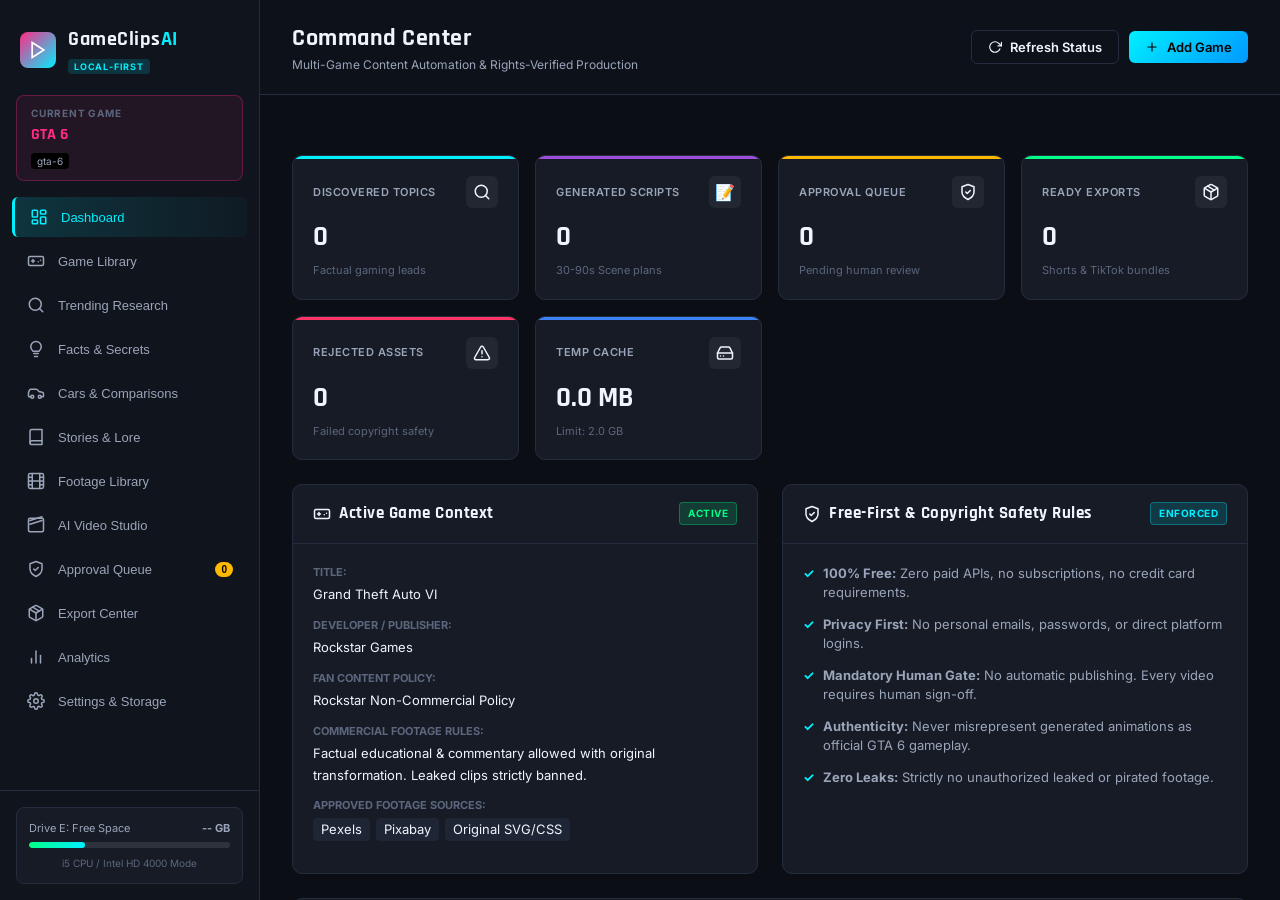
==== commit 09bcca2b: "Overhaul UI: Replace emojis with professional SVG icons and add full responsiveness across 4K, lapto" ====
--- a/index.html
+++ b/index.html
@@ -8,6 +8,23 @@
     <link href="https://fonts.googleapis.com/css2?family=Rajdhani:wght@500;600;700&family=Inter:wght@400;500;600;700&display=swap" rel="stylesheet">
 </head>
 <body class="dark-theme">
+    <!-- Responsive Mobile Header -->
+    <header class="mobile-topbar">
+        <button class="hamburger-btn" id="mobileMenuToggle" aria-label="Toggle navigation menu">
+            <svg class="icon" viewBox="0 0 24 24"><line x1="3" y1="12" x2="21" y2="12"/><line x1="3" y1="6" x2="21" y2="6"/><line x1="3" y1="18" x2="21" y2="18"/></svg>
+        </button>
+        <div class="mobile-brand">
+            <div class="logo-icon logo-icon-sm">
+                <svg viewBox="0 0 24 24" fill="none" stroke="currentColor" stroke-width="2">
+                    <polygon points="5 3 19 12 5 21 5 3"></polygon>
+                </svg>
+            </div>
+            <span class="mobile-brand-title">GameClips<span>AI</span></span>
+        </div>
+        <span class="pill-badge" id="mobileActiveBadge">GTA 6</span>
+    </header>
+    <div class="sidebar-backdrop" id="sidebarBackdrop"></div>
+
     <div class="app-layout">
         <!-- Sidebar Navigation -->
         <aside class="sidebar">
@@ -32,52 +49,52 @@
 
             <nav class="nav-menu">
                 <button class="nav-item active" data-tab="dashboard">
-                    <span class="nav-icon">📊</span>
+                    <span class="nav-icon"><svg class="icon" viewBox="0 0 24 24"><rect x="3" y="3" width="7" height="9" rx="1"/><rect x="14" y="3" width="7" height="5" rx="1"/><rect x="14" y="12" width="7" height="9" rx="1"/><rect x="3" y="16" width="7" height="5" rx="1"/></svg></span>
                     <span>Dashboard</span>
                 </button>
                 <button class="nav-item" data-tab="games">
-                    <span class="nav-icon">🎮</span>
+                    <span class="nav-icon"><svg class="icon" viewBox="0 0 24 24"><rect x="2" y="6" width="20" height="12" rx="2"/><line x1="6" y1="12" x2="10" y2="12"/><line x1="8" y1="10" x2="8" y2="14"/><line x1="15" y1="13" x2="15.01" y2="13"/><line x1="18" y1="11" x2="18.01" y2="11"/></svg></span>
                     <span>Game Library</span>
                 </button>
                 <button class="nav-item" data-tab="research">
-                    <span class="nav-icon">🔍</span>
+                    <span class="nav-icon"><svg class="icon" viewBox="0 0 24 24"><circle cx="11" cy="11" r="8"/><line x1="21" y1="21" x2="16.65" y2="16.65"/></svg></span>
                     <span>Trending Research</span>
                 </button>
                 <button class="nav-item" data-tab="facts">
-                    <span class="nav-icon">💡</span>
+                    <span class="nav-icon"><svg class="icon" viewBox="0 0 24 24"><path d="M9 18h6"/><path d="M10 22h4"/><path d="M12 2a7 7 0 0 0-7 7c0 2.5 1.5 4.5 3 6h8c1.5-1.5 3-3.5 3-6a7 7 0 0 0-7-7z"/></svg></span>
                     <span>Facts & Secrets</span>
                 </button>
                 <button class="nav-item" data-tab="cars">
-                    <span class="nav-icon">🏎️</span>
+                    <span class="nav-icon"><svg class="icon" viewBox="0 0 24 24"><path d="M19 17h2c.6 0 1-.4 1-1v-3c0-.9-.7-1.7-1.5-1.9C18.7 10.6 16 10 16 10s-1.3-1.4-2.2-2.3c-.5-.4-1.1-.7-1.8-.7H5c-.6 0-1.1.4-1.4.9l-1.5 3C2 11.2 2 11.6 2 12v4c0 .6.4 1 1 1h2"/><circle cx="7" cy="17" r="2"/><circle cx="17" cy="17" r="2"/></svg></span>
                     <span>Cars & Comparisons</span>
                 </button>
                 <button class="nav-item" data-tab="stories">
-                    <span class="nav-icon">📖</span>
+                    <span class="nav-icon"><svg class="icon" viewBox="0 0 24 24"><path d="M4 19.5A2.5 2.5 0 0 1 6.5 17H20"/><path d="M6.5 2H20v20H6.5A2.5 2.5 0 0 1 4 19.5v-15A2.5 2.5 0 0 1 6.5 2z"/></svg></span>
                     <span>Stories & Lore</span>
                 </button>
                 <button class="nav-item" data-tab="footage">
-                    <span class="nav-icon">🎞️</span>
+                    <span class="nav-icon"><svg class="icon" viewBox="0 0 24 24"><rect x="2" y="2" width="20" height="20" rx="2.18" ry="2.18"/><line x1="7" y1="2" x2="7" y2="22"/><line x1="17" y1="2" x2="17" y2="22"/><line x1="2" y1="12" x2="22" y2="12"/><line x1="2" y1="7" x2="7" y2="7"/><line x1="2" y1="17" x2="7" y2="17"/><line x1="17" y1="17" x2="22" y2="17"/><line x1="17" y1="7" x2="22" y2="7"/></svg></span>
                     <span>Footage Library</span>
                 </button>
                 <button class="nav-item" data-tab="studio">
-                    <span class="nav-icon">🎬</span>
+                    <span class="nav-icon"><svg class="icon" viewBox="0 0 24 24"><path d="m4 11 16-5"/><path d="m4 6 16-5"/><path d="M4 3h16a2 2 0 0 1 2 2v14a2 2 0 0 1-2 2H4a2 2 0 0 1-2-2V5a2 2 0 0 1 2-2z"/></svg></span>
                     <span>AI Video Studio</span>
                 </button>
                 <button class="nav-item queue-item" data-tab="approval">
-                    <span class="nav-icon">🛡️</span>
+                    <span class="nav-icon"><svg class="icon" viewBox="0 0 24 24"><path d="M12 22s8-4 8-10V5l-8-3-8 3v7c0 6 8 10 8 10z"/><polyline points="9 12 11 14 15 10"/></svg></span>
                     <span>Approval Queue</span>
                     <span class="queue-counter" id="approvalCountBadge">0</span>
                 </button>
                 <button class="nav-item" data-tab="exports">
-                    <span class="nav-icon">📦</span>
+                    <span class="nav-icon"><svg class="icon" viewBox="0 0 24 24"><line x1="16.5" y1="9.4" x2="7.5" y2="4.21"/><path d="M21 16V8a2 2 0 0 0-1-1.73l-7-4a2 2 0 0 0-2 0l-7 4A2 2 0 0 0 3 8v8a2 2 0 0 0 1 1.73l7 4a2 2 0 0 0 2 0l7-4A2 2 0 0 0 21 16z"/><polyline points="3.27 6.96 12 12.01 20.73 6.96"/><line x1="12" y1="22.08" x2="12" y2="12"/></svg></span>
                     <span>Export Center</span>
                 </button>
                 <button class="nav-item" data-tab="analytics">
-                    <span class="nav-icon">📊</span>
+                    <span class="nav-icon"><svg class="icon" viewBox="0 0 24 24"><line x1="18" y1="20" x2="18" y2="10"/><line x1="12" y1="20" x2="12" y2="4"/><line x1="6" y1="20" x2="6" y2="14"/></svg></span>
                     <span>Analytics</span>
                 </button>
                 <button class="nav-item" data-tab="settings">
-                    <span class="nav-icon">⚙️</span>
+                    <span class="nav-icon"><svg class="icon" viewBox="0 0 24 24"><circle cx="12" cy="12" r="3"/><path d="M19.4 15a1.65 1.65 0 0 0 .33 1.82l.06.06a2 2 0 0 1 0 2.83 2 2 0 0 1-2.83 0l-.06-.06a1.65 1.65 0 0 0-1.82-.33 1.65 1.65 0 0 0-1 1.51V21a2 2 0 0 1-2 2 2 2 0 0 1-2-2v-.09A1.65 1.65 0 0 0 9 19.4a1.65 1.65 0 0 0-1.82.33l-.06.06a2 2 0 0 1-2.83 0 2 2 0 0 1 0-2.83l.06-.06a1.65 1.65 0 0 0 .33-1.82 1.65 1.65 0 0 0-1.51-1H3a2 2 0 0 1-2-2 2 2 0 0 1 2-2h.09A1.65 1.65 0 0 0 4.6 9a1.65 1.65 0 0 0-.33-1.82l-.06-.06a2 2 0 0 1 0-2.83 2 2 0 0 1 2.83 0l.06.06a1.65 1.65 0 0 0 1.82.33H9a1.65 1.65 0 0 0 1-1.51V3a2 2 0 0 1 2-2 2 2 0 0 1 2 2v.09a1.65 1.65 0 0 0 1 1.51 1.65 1.65 0 0 0 1.82-.33l.06-.06a2 2 0 0 1 2.83 0 2 2 0 0 1 0 2.83l-.06.06a1.65 1.65 0 0 0-.33 1.82V9a1.65 1.65 0 0 0 1.51 1H21a2 2 0 0 1 2 2 2 2 0 0 1-2 2h-.09a1.65 1.65 0 0 0-1.51 1z"/></svg></span>
                     <span>Settings & Storage</span>
                 </button>
             </nav>
@@ -101,15 +118,15 @@
             <!-- Top Header -->
             <header class="top-header">
                 <div class="header-title">
-                    <h1 id="tabHeaderTitle">Command Center <span class="badge badge-success" style="font-size:12px; vertical-align:middle;">🌐 LIVE SHOWCASE</span></h1>
+                    <h1 id="tabHeaderTitle">Command Center</h1>
                     <p id="tabHeaderSubtitle">Multi-Game Content Automation & Rights-Verified Production</p>
                 </div>
                 <div class="header-actions">
                     <button class="btn btn-outline" id="refreshMetricsBtn">
-                        <span>🔄</span> Refresh Status
+                        <svg class="icon icon-sm" viewBox="0 0 24 24"><polyline points="23 4 23 10 17 10"/><path d="M20.49 15a9 9 0 1 1-2.12-9.36L23 10"/></svg> <span>Refresh Status</span>
                     </button>
                     <button class="btn btn-primary" id="openNewGameModalBtn">
-                        <span>➕</span> Add Game
+                        <svg class="icon icon-sm" viewBox="0 0 24 24"><line x1="12" y1="5" x2="12" y2="19"/><line x1="5" y1="12" x2="19" y2="12"/></svg> <span>Add Game</span>
                     </button>
                 </div>
             </header>
@@ -123,7 +140,7 @@
                     <div class="stat-card cyan">
                         <div class="stat-header">
                             <span class="stat-title">Discovered Topics</span>
-                            <span class="stat-icon">🔍</span>
+                            <span class="stat-icon"><svg class="icon" viewBox="0 0 24 24"><circle cx="11" cy="11" r="8"/><line x1="21" y1="21" x2="16.65" y2="16.65"/></svg></span>
                         </div>
                         <div class="stat-value" id="statTopics">0</div>
                         <div class="stat-desc">Factual gaming leads</div>
@@ -139,7 +156,7 @@
                     <div class="stat-card gold">
                         <div class="stat-header">
                             <span class="stat-title">Approval Queue</span>
-                            <span class="stat-icon">🛡️</span>
+                            <span class="stat-icon"><svg class="icon" viewBox="0 0 24 24"><path d="M12 22s8-4 8-10V5l-8-3-8 3v7c0 6 8 10 8 10z"/><polyline points="9 12 11 14 15 10"/></svg></span>
                         </div>
                         <div class="stat-value" id="statAwaitingApproval">0</div>
                         <div class="stat-desc">Pending human review</div>
@@ -147,7 +164,7 @@
                     <div class="stat-card green">
                         <div class="stat-header">
                             <span class="stat-title">Ready Exports</span>
-                            <span class="stat-icon">📦</span>
+                            <span class="stat-icon"><svg class="icon" viewBox="0 0 24 24"><line x1="16.5" y1="9.4" x2="7.5" y2="4.21"/><path d="M21 16V8a2 2 0 0 0-1-1.73l-7-4a2 2 0 0 0-2 0l-7 4A2 2 0 0 0 3 8v8a2 2 0 0 0 1 1.73l7 4a2 2 0 0 0 2 0l7-4A2 2 0 0 0 21 16z"/><polyline points="3.27 6.96 12 12.01 20.73 6.96"/><line x1="12" y1="22.08" x2="12" y2="12"/></svg></span>
                         </div>
                         <div class="stat-value" id="statExported">0</div>
                         <div class="stat-desc">Shorts & TikTok bundles</div>
@@ -155,7 +172,7 @@
                     <div class="stat-card red">
                         <div class="stat-header">
                             <span class="stat-title">Rejected Assets</span>
-                            <span class="stat-icon">🚫</span>
+                            <span class="stat-icon"><svg class="icon" viewBox="0 0 24 24"><path d="m21.73 18-8-14a2 2 0 0 0-3.48 0l-8 14A2 2 0 0 0 4 21h16a2 2 0 0 0 1.73-3Z"/><line x1="12" y1="9" x2="12" y2="13"/><line x1="12" y1="17" x2="12.01" y2="17"/></svg></span>
                         </div>
                         <div class="stat-value" id="statRejected">0</div>
                         <div class="stat-desc">Failed copyright safety</div>
@@ -163,7 +180,7 @@
                     <div class="stat-card blue">
                         <div class="stat-header">
                             <span class="stat-title">Temp Cache</span>
-                            <span class="stat-icon">💾</span>
+                            <span class="stat-icon"><svg class="icon" viewBox="0 0 24 24"><line x1="22" y1="12" x2="2" y2="12"/><path d="M5.45 5.11 2 12v6a2 2 0 0 0 2 2h16a2 2 0 0 0 2-2v-6l-3.45-6.89A2 2 0 0 0 16.76 4H7.24a2 2 0 0 0-1.79 1.11z"/><line x1="6" y1="16" x2="6.01" y2="16"/><line x1="10" y1="16" x2="10.01" y2="16"/></svg></span>
                         </div>
                         <div class="stat-value" id="statTempCache">0.0 MB</div>
                         <div class="stat-desc" id="statTempLimit">Limit: 2.0 GB</div>
@@ -174,7 +191,7 @@
                 <div class="dashboard-columns">
                     <div class="card panel-left">
                         <div class="card-header">
-                            <h3>🎮 Active Game Context</h3>
+                            <h3><svg class="icon" viewBox="0 0 24 24"><rect x="2" y="6" width="20" height="12" rx="2"/><line x1="6" y1="12" x2="10" y2="12"/><line x1="8" y1="10" x2="8" y2="14"/><line x1="15" y1="13" x2="15.01" y2="13"/><line x1="18" y1="11" x2="18.01" y2="11"/></svg> Active Game Context</h3>
                             <span class="badge badge-success" id="activeGameStatusBadge">ACTIVE</span>
                         </div>
                         <div class="card-body" id="activeGameDetailsBody">
@@ -207,7 +224,7 @@
 
                     <div class="card panel-right">
                         <div class="card-header">
-                            <h3>🛡️ Free-First & Copyright Safety Rules</h3>
+                            <h3><svg class="icon" viewBox="0 0 24 24"><path d="M12 22s8-4 8-10V5l-8-3-8 3v7c0 6 8 10 8 10z"/><polyline points="9 12 11 14 15 10"/></svg> Free-First & Copyright Safety Rules</h3>
                             <span class="badge badge-cyan">ENFORCED</span>
                         </div>
                         <div class="card-body">
@@ -225,7 +242,7 @@
                 <!-- Automated Production Scheduler Card -->
                 <div class="card" style="margin-top:24px;">
                     <div class="card-header">
-                        <h3>🤖 Automated Research & Video Candidate Production</h3>
+                        <h3><svg class="icon icon-sm" viewBox="0 0 24 24"><polygon points="13 2 3 14 12 14 11 22 21 10 12 10 13 2"/></svg> Automated Research & Video Candidate Production</h3>
                         <span class="badge badge-cyan" id="dashAutomationBadge">SCHEDULE ACTIVE</span>
                     </div>
                     <div class="card-body">
@@ -241,7 +258,7 @@
                                 </p>
                             </div>
                             <button class="btn btn-primary" id="btnTriggerAutomation">
-                                <span>⚡</span> Run Automation Cycle
+                                <svg class="icon icon-sm" viewBox="0 0 24 24"><polygon points="13 2 3 14 12 14 11 22 21 10 12 10 13 2"/></svg> <span>Run Automation Cycle</span>
                             </button>
                         </div>
                     </div>
@@ -424,7 +441,7 @@
                                 </div>
                             </div>
                             <button class="btn btn-primary btn-block" id="btnTriggerRender">
-                                <span>⚡</span> Generate Script & Visual Plan
+                                <svg class="icon icon-sm" viewBox="0 0 24 24"><polygon points="13 2 3 14 12 14 11 22 21 10 12 10 13 2"/></svg> <span>Generate Script & Visual Plan</span>
                             </button>
                         </div>
                     </div>
@@ -432,7 +449,7 @@
                     <!-- Live Generation Results Preview Panel -->
                     <div class="card hidden" id="studioResultsCard" style="margin-top: 24px;">
                         <div class="card-header">
-                            <h3>🎬 Generated Video Plan & Visual Frames</h3>
+                            <h3><svg class="icon" viewBox="0 0 24 24"><path d="m4 11 16-5"/><path d="m4 6 16-5"/><path d="M4 3h16a2 2 0 0 1 2 2v14a2 2 0 0 1-2 2H4a2 2 0 0 1-2-2V5a2 2 0 0 1 2-2z"/></svg> Generated Video Plan & Visual Frames</h3>
                             <span class="badge badge-success" id="studioPlanBadge">PLAN READY</span>
                         </div>
                         <div class="card-body">
@@ -458,10 +475,10 @@
 
                             <div style="display:flex; gap:12px;">
                                 <button class="btn btn-primary" id="btnRenderVideo">
-                                    <span>🎬</span> Render Video (FFmpeg + TTS)
+                                    <svg class="icon" viewBox="0 0 24 24"><path d="m4 11 16-5"/><path d="m4 6 16-5"/><path d="M4 3h16a2 2 0 0 1 2 2v14a2 2 0 0 1-2 2H4a2 2 0 0 1-2-2V5a2 2 0 0 1 2-2z"/></svg> <span>Render Video</span>
                                 </button>
                                 <button class="btn btn-outline" id="btnProceedToApproval">
-                                    <span>🛡️</span> View in Approval Queue
+                                    <svg class="icon" viewBox="0 0 24 24"><path d="M12 22s8-4 8-10V5l-8-3-8 3v7c0 6 8 10 8 10z"/><polyline points="9 12 11 14 15 10"/></svg> <span>View in Queue</span>
                                 </button>
                             </div>
                         </div>
@@ -494,7 +511,7 @@
                         <p>Organized local packages with MP4, thumbnails, tags, and copyright reports.</p>
                     </div>
                     <button class="btn btn-outline" id="btnRefreshExports">
-                        <span>🔄</span> Refresh Exports
+                        <svg class="icon icon-sm" viewBox="0 0 24 24"><polyline points="23 4 23 10 17 10"/><path d="M20.49 15a9 9 0 1 1-2.12-9.36L23 10"/></svg> <span>Refresh Exports</span>
                     </button>
                 </div>
                 <div id="exportsContainer">
@@ -514,7 +531,7 @@
                         <p>Funnel conversion, copyright safety metrics, category distributions, and storage trends.</p>
                     </div>
                     <button class="btn btn-outline" id="btnRefreshAnalytics">
-                        <span>🔄</span> Refresh Analytics
+                        <svg class="icon icon-sm" viewBox="0 0 24 24"><polyline points="23 4 23 10 17 10"/><path d="M20.49 15a9 9 0 1 1-2.12-9.36L23 10"/></svg> <span>Refresh Analytics</span>
                     </button>
                 </div>
 
@@ -523,7 +540,7 @@
                     <div class="stat-card cyan">
                         <div class="stat-header">
                             <span class="stat-title">Discovered Topics</span>
-                            <span class="stat-icon">🔍</span>
+                            <span class="stat-icon"><svg class="icon" viewBox="0 0 24 24"><circle cx="11" cy="11" r="8"/><line x1="21" y1="21" x2="16.65" y2="16.65"/></svg></span>
                         </div>
                         <div class="stat-value" id="anaTotalTopics">0</div>
                         <div class="stat-desc" id="anaDupTopics">0 duplicates filtered</div>
@@ -531,7 +548,7 @@
                     <div class="stat-card purple">
                         <div class="stat-header">
                             <span class="stat-title">Scripts Generated</span>
-                            <span class="stat-icon">✍️</span>
+                            <span class="stat-icon"><svg class="icon icon-sm" viewBox="0 0 24 24"><path d="M14 2H6a2 2 0 0 0-2 2v16a2 2 0 0 0 2 2h12a2 2 0 0 0 2-2V8z"/><polyline points="14 2 14 8 20 8"/></svg></span>
                         </div>
                         <div class="stat-value" id="anaTotalScripts">0</div>
                         <div class="stat-desc">Original scene plans</div>
@@ -539,7 +556,7 @@
                     <div class="stat-card pink">
                         <div class="stat-header">
                             <span class="stat-title">Rendered Videos</span>
-                            <span class="stat-icon">🎬</span>
+                            <span class="stat-icon"><svg class="icon" viewBox="0 0 24 24"><path d="m4 11 16-5"/><path d="m4 6 16-5"/><path d="M4 3h16a2 2 0 0 1 2 2v14a2 2 0 0 1-2 2H4a2 2 0 0 1-2-2V5a2 2 0 0 1 2-2z"/></svg></span>
                         </div>
                         <div class="stat-value" id="anaTotalVideos">0</div>
                         <div class="stat-desc">FFmpeg 1080x1920</div>
@@ -547,7 +564,7 @@
                     <div class="stat-card green">
                         <div class="stat-header">
                             <span class="stat-title">Approval Rate</span>
-                            <span class="stat-icon">🛡️</span>
+                            <span class="stat-icon"><svg class="icon" viewBox="0 0 24 24"><path d="M12 22s8-4 8-10V5l-8-3-8 3v7c0 6 8 10 8 10z"/><polyline points="9 12 11 14 15 10"/></svg></span>
                         </div>
                         <div class="stat-value" id="anaApprovalRate">0%</div>
                         <div class="stat-desc" id="anaApprovedCount">0 approved videos</div>
@@ -555,7 +572,7 @@
                     <div class="stat-card yellow">
                         <div class="stat-header">
                             <span class="stat-title">Export Packages</span>
-                            <span class="stat-icon">📦</span>
+                            <span class="stat-icon"><svg class="icon" viewBox="0 0 24 24"><line x1="16.5" y1="9.4" x2="7.5" y2="4.21"/><path d="M21 16V8a2 2 0 0 0-1-1.73l-7-4a2 2 0 0 0-2 0l-7 4A2 2 0 0 0 3 8v8a2 2 0 0 0 1 1.73l7 4a2 2 0 0 0 2 0l7-4A2 2 0 0 0 21 16z"/><polyline points="3.27 6.96 12 12.01 20.73 6.96"/><line x1="12" y1="22.08" x2="12" y2="12"/></svg></span>
                         </div>
                         <div class="stat-value" id="anaTotalExports">0</div>
                         <div class="stat-desc">Ready for publishing</div>
@@ -563,7 +580,7 @@
                     <div class="stat-card blue">
                         <div class="stat-header">
                             <span class="stat-title">Safety Score</span>
-                            <span class="stat-icon">⚖️</span>
+                            <span class="stat-icon"><svg class="icon" viewBox="0 0 24 24"><path d="M12 22s8-4 8-10V5l-8-3-8 3v7c0 6 8 10 8 10z"/><polyline points="9 12 11 14 15 10"/></svg></span>
                         </div>
                         <div class="stat-value" id="anaSafetyScore">100%</div>
                         <div class="stat-desc">Low copyright risk</div>
@@ -575,7 +592,7 @@
                     <!-- Left: Production Funnel -->
                     <div class="card">
                         <div class="card-header">
-                            <h3>📈 Content Production Funnel</h3>
+                            <h3><svg class="icon" viewBox="0 0 24 24"><line x1="18" y1="20" x2="18" y2="10"/><line x1="12" y1="20" x2="12" y2="4"/><line x1="6" y1="20" x2="6" y2="14"/></svg> Content Production Funnel</h3>
                             <span class="badge badge-cyan">CONVERSION</span>
                         </div>
                         <div class="card-body">
@@ -630,7 +647,7 @@
                     <!-- Right: Category Distribution -->
                     <div class="card">
                         <div class="card-header">
-                            <h3>🎮 Content Category Distribution</h3>
+                            <h3><svg class="icon" viewBox="0 0 24 24"><rect x="2" y="6" width="20" height="12" rx="2"/><line x1="6" y1="12" x2="10" y2="12"/><line x1="8" y1="10" x2="8" y2="14"/><line x1="15" y1="13" x2="15.01" y2="13"/><line x1="18" y1="11" x2="18.01" y2="11"/></svg> Content Category Distribution</h3>
                             <span class="badge badge-purple">PIPELINE</span>
                         </div>
                         <div class="card-body">
@@ -676,7 +693,7 @@
                 <div class="dashboard-columns">
                     <div class="card">
                         <div class="card-header">
-                            <h3>⚖️ Rights & Copyright Compliance Audit</h3>
+                            <h3><svg class="icon" viewBox="0 0 24 24"><path d="M12 22s8-4 8-10V5l-8-3-8 3v7c0 6 8 10 8 10z"/><polyline points="9 12 11 14 15 10"/></svg> Rights & Copyright Compliance Audit</h3>
                             <span class="badge badge-success">8-POINT AUDIT</span>
                         </div>
                         <div class="card-body">
@@ -702,7 +719,7 @@
 
                     <div class="card">
                         <div class="card-header">
-                            <h3>💾 Storage & Hardware Health Monitor</h3>
+                            <h3><svg class="icon" viewBox="0 0 24 24"><line x1="22" y1="12" x2="2" y2="12"/><path d="M5.45 5.11 2 12v6a2 2 0 0 0 2 2h16a2 2 0 0 0 2-2v-6l-3.45-6.89A2 2 0 0 0 16.76 4H7.24a2 2 0 0 0-1.79 1.11z"/><line x1="6" y1="16" x2="6.01" y2="16"/><line x1="10" y1="16" x2="10.01" y2="16"/></svg> Storage & Hardware Health Monitor</h3>
                             <span class="badge badge-cyan" id="anaStorageBadge">OPTIMAL</span>
                         </div>
                         <div class="card-body">
@@ -737,7 +754,7 @@
                     <!-- Storage Monitor Card -->
                     <div class="card">
                         <div class="card-header">
-                            <h3>💾 Storage & Cache Controller</h3>
+                            <h3><svg class="icon" viewBox="0 0 24 24"><line x1="22" y1="12" x2="2" y2="12"/><path d="M5.45 5.11 2 12v6a2 2 0 0 0 2 2h16a2 2 0 0 0 2-2v-6l-3.45-6.89A2 2 0 0 0 16.76 4H7.24a2 2 0 0 0-1.79 1.11z"/><line x1="6" y1="16" x2="6.01" y2="16"/><line x1="10" y1="16" x2="10.01" y2="16"/></svg> Storage & Cache Controller</h3>
                             <button class="btn btn-sm btn-outline" id="btnRunCleanup">🧹 Purge Temp Cache</button>
                         </div>
                         <div class="card-body">
@@ -951,7 +968,7 @@
     <div class="modal-overlay hidden" id="newTopicModal">
         <div class="modal-card">
             <div class="modal-header">
-                <h3>🔍 Add Topic Manually</h3>
+                <h3><svg class="icon" viewBox="0 0 24 24"><circle cx="11" cy="11" r="8"/><line x1="21" y1="21" x2="16.65" y2="16.65"/></svg> Add Topic Manually</h3>
                 <button class="modal-close" id="closeNewTopicModalBtn">&times;</button>
             </div>
             <div class="modal-body">
@@ -985,7 +1002,7 @@
     <div class="modal-overlay hidden" id="editMetadataModal">
         <div class="modal-card">
             <div class="modal-header">
-                <h3>✏️ Edit Video Publishing Metadata</h3>
+                <h3><svg class="icon icon-sm" viewBox="0 0 24 24"><path d="M14 2H6a2 2 0 0 0-2 2v16a2 2 0 0 0 2 2h12a2 2 0 0 0 2-2V8z"/><polyline points="14 2 14 8 20 8"/></svg> Edit Video Publishing Metadata</h3>
                 <button class="modal-close" id="closeEditMetadataModalBtn">&times;</button>
             </div>
             <div class="modal-body">
--- a/static/css/style.css
+++ b/static/css/style.css
@@ -746,3 +746,435 @@
     border: 1px solid var(--neon-green);
     color: #a3ffcf;
 }
+
+/* ========================================================================== */
+/* PROFESSIONAL SVG ICON SYSTEM                                              */
+/* ========================================================================== */
+.icon {
+    width: 18px;
+    height: 18px;
+    fill: none;
+    stroke: currentColor;
+    stroke-width: 2;
+    stroke-linecap: round;
+    stroke-linejoin: round;
+    vertical-align: middle;
+    flex-shrink: 0;
+    display: inline-block;
+}
+
+.icon-sm {
+    width: 14px;
+    height: 14px;
+    stroke-width: 2;
+}
+
+.icon-lg {
+    width: 22px;
+    height: 22px;
+    stroke-width: 1.8;
+}
+
+.icon-xl {
+    width: 32px;
+    height: 32px;
+    stroke-width: 1.5;
+}
+
+.nav-icon {
+    display: inline-flex;
+    align-items: center;
+    justify-content: center;
+    width: 20px;
+    height: 20px;
+    flex-shrink: 0;
+    color: inherit;
+}
+
+.stat-icon {
+    display: flex;
+    align-items: center;
+    justify-content: center;
+    width: 32px;
+    height: 32px;
+    border-radius: 6px;
+    background: rgba(255, 255, 255, 0.05);
+}
+
+.stat-icon .icon {
+    width: 18px;
+    height: 18px;
+}
+
+/* ========================================================================== */
+/* MOBILE TOPBAR & SIDEBAR DRAWER OVERLAY                                    */
+/* ========================================================================== */
+.mobile-topbar {
+    display: none;
+    position: sticky;
+    top: 0;
+    left: 0;
+    right: 0;
+    height: 56px;
+    background: var(--bg-sidebar);
+    border-bottom: 1px solid var(--border-color);
+    padding: 0 16px;
+    align-items: center;
+    justify-content: space-between;
+    z-index: 990;
+}
+
+.hamburger-btn {
+    background: transparent;
+    border: 1px solid var(--border-color);
+    border-radius: 6px;
+    color: var(--text-primary);
+    width: 36px;
+    height: 36px;
+    display: flex;
+    align-items: center;
+    justify-content: center;
+    cursor: pointer;
+    transition: all 0.2s ease;
+}
+
+.hamburger-btn:hover {
+    border-color: var(--neon-cyan);
+    color: var(--neon-cyan);
+}
+
+.mobile-brand {
+    display: flex;
+    align-items: center;
+    gap: 8px;
+}
+
+.logo-icon-sm {
+    width: 28px;
+    height: 28px;
+    border-radius: 6px;
+}
+
+.logo-icon-sm svg {
+    width: 14px;
+    height: 14px;
+}
+
+.mobile-brand-title {
+    font-family: var(--font-heading);
+    font-size: 16px;
+    font-weight: 700;
+}
+
+.mobile-brand-title span {
+    color: var(--neon-cyan);
+}
+
+.sidebar-backdrop {
+    display: none;
+    position: fixed;
+    top: 0;
+    left: 0;
+    right: 0;
+    bottom: 0;
+    background: rgba(0, 0, 0, 0.65);
+    backdrop-filter: blur(4px);
+    z-index: 995;
+    opacity: 0;
+    transition: opacity 0.3s ease;
+}
+
+.sidebar-backdrop.active {
+    display: block;
+    opacity: 1;
+}
+
+/* ========================================================================== */
+/* FLEXIBLE AUTO-WRAP & FLUID RESPONSIVE LAYOUTS                             */
+/* ========================================================================== */
+.btn {
+    display: inline-flex;
+    align-items: center;
+    justify-content: center;
+    gap: 8px;
+    flex-wrap: wrap;
+    word-break: break-word;
+    white-space: normal;
+    text-decoration: none;
+    cursor: pointer;
+    transition: all 0.2s ease;
+}
+
+.btn .icon {
+    flex-shrink: 0;
+}
+
+.section-toolbar {
+    display: flex;
+    justify-content: space-between;
+    align-items: center;
+    flex-wrap: wrap;
+    gap: 16px;
+    margin-bottom: 24px;
+}
+
+.top-header {
+    display: flex;
+    justify-content: space-between;
+    align-items: center;
+    flex-wrap: wrap;
+    gap: 16px;
+    margin-bottom: 28px;
+}
+
+.header-actions {
+    display: flex;
+    align-items: center;
+    flex-wrap: wrap;
+    gap: 10px;
+}
+
+.card {
+    min-width: 0;
+    word-break: break-word;
+}
+
+.card-header {
+    display: flex;
+    justify-content: space-between;
+    align-items: center;
+    flex-wrap: wrap;
+    gap: 12px;
+}
+
+.card-header h3,
+.card-header h4 {
+    display: inline-flex;
+    align-items: center;
+    gap: 8px;
+    flex-wrap: wrap;
+}
+
+.stats-grid {
+    display: grid;
+    grid-template-columns: repeat(auto-fit, minmax(210px, 1fr));
+    gap: 16px;
+    margin-bottom: 24px;
+}
+
+.dashboard-columns {
+    display: grid;
+    grid-template-columns: repeat(auto-fit, minmax(320px, 1fr));
+    gap: 24px;
+    margin-bottom: 24px;
+}
+
+.games-grid {
+    display: grid;
+    grid-template-columns: repeat(auto-fit, minmax(280px, 1fr));
+    gap: 20px;
+}
+
+.content-cards-grid {
+    display: grid;
+    grid-template-columns: repeat(auto-fit, minmax(300px, 1fr));
+    gap: 20px;
+}
+
+.settings-grid {
+    display: grid;
+    grid-template-columns: repeat(auto-fit, minmax(320px, 1fr));
+    gap: 24px;
+}
+
+.table-responsive {
+    width: 100%;
+    overflow-x: auto;
+    -webkit-overflow-scrolling: touch;
+}
+
+/* ========================================================================== */
+/* RESPONSIVE BREAKPOINTS (Desktop, Tablet, Mobile)                          */
+/* ========================================================================== */
+
+/* Large Displays & 4K (>1600px) */
+@media (min-width: 1600px) {
+    .main-content {
+        max-width: 1800px;
+        margin: 0 auto;
+        width: 100%;
+        padding: 40px;
+    }
+    .stats-grid {
+        grid-template-columns: repeat(auto-fit, minmax(240px, 1fr));
+    }
+}
+
+/* Tablets & Small Laptops (769px - 1024px) */
+@media (max-width: 1024px) {
+    .mobile-topbar {
+        display: flex;
+    }
+    .app-layout {
+        position: relative;
+    }
+    .sidebar {
+        position: fixed;
+        top: 0;
+        left: 0;
+        bottom: 0;
+        z-index: 999;
+        transform: translateX(-100%);
+        transition: transform 0.3s cubic-bezier(0.4, 0, 0.2, 1);
+        box-shadow: 8px 0 32px rgba(0, 0, 0, 0.7);
+        width: 280px;
+    }
+    .sidebar.mobile-open {
+        transform: translateX(0);
+    }
+    .main-content {
+        padding: 24px;
+        width: 100%;
+    }
+    .stats-grid {
+        grid-template-columns: repeat(2, 1fr);
+    }
+    .dashboard-columns {
+        grid-template-columns: 1fr;
+    }
+}
+
+/* Mobile Screens (<=768px) */
+@media (max-width: 768px) {
+    .mobile-topbar {
+        display: flex;
+    }
+    .sidebar {
+        position: fixed;
+        top: 0;
+        left: 0;
+        bottom: 0;
+        z-index: 999;
+        transform: translateX(-100%);
+        transition: transform 0.3s cubic-bezier(0.4, 0, 0.2, 1);
+        width: 82vw;
+        max-width: 320px;
+        box-shadow: 8px 0 32px rgba(0, 0, 0, 0.8);
+    }
+    .sidebar.mobile-open {
+        transform: translateX(0);
+    }
+    .main-content {
+        padding: 16px 12px;
+        width: 100%;
+    }
+    .top-header {
+        flex-direction: column;
+        align-items: flex-start;
+        gap: 12px;
+        margin-bottom: 20px;
+    }
+    .top-header .header-title h1 {
+        font-size: 20px;
+    }
+    .header-actions {
+        width: 100%;
+    }
+    .header-actions .btn {
+        flex: 1;
+        font-size: 12px;
+        padding: 8px 12px;
+    }
+    .stats-grid {
+        grid-template-columns: 1fr;
+        gap: 12px;
+        margin-bottom: 16px;
+    }
+    .dashboard-columns {
+        grid-template-columns: 1fr;
+        gap: 16px;
+    }
+    .games-grid,
+    .content-cards-grid,
+    .settings-grid {
+        grid-template-columns: 1fr;
+        gap: 16px;
+    }
+    .section-toolbar {
+        flex-direction: column;
+        align-items: flex-start;
+        gap: 12px;
+        margin-bottom: 16px;
+    }
+    .section-toolbar > div {
+        width: 100%;
+    }
+    .section-toolbar .btn {
+        width: 100%;
+    }
+    .filter-bar {
+        overflow-x: auto;
+        padding-bottom: 8px;
+        width: 100%;
+        display: flex;
+        flex-wrap: nowrap;
+        -webkit-overflow-scrolling: touch;
+    }
+    .filter-btn {
+        flex-shrink: 0;
+    }
+    .form-row {
+        flex-direction: column;
+        gap: 12px;
+    }
+    .form-group.col {
+        min-width: 100%;
+    }
+    .modal-card {
+        width: 95vw;
+        max-height: 92vh;
+        border-radius: 8px;
+    }
+    .modal-body {
+        padding: 14px;
+    }
+    .modal-actions {
+        flex-direction: column;
+    }
+    .modal-actions .btn {
+        width: 100%;
+    }
+    .global-alert {
+        margin: 0 0 16px 0;
+        padding: 10px 14px;
+        font-size: 12px;
+    }
+    .card-body {
+        padding: 16px 14px;
+    }
+    .card-header {
+        padding: 14px;
+    }
+    .empty-state {
+        padding: 40px 16px;
+    }
+}
+
+/* Extra Small Phones (<=480px) */
+@media (max-width: 480px) {
+    body {
+        font-size: 13px;
+    }
+    .stat-card {
+        padding: 14px;
+    }
+    .stat-value {
+        font-size: 20px;
+    }
+    .header-actions {
+        flex-direction: column;
+    }
+    .header-actions .btn {
+        width: 100%;
+    }
+}
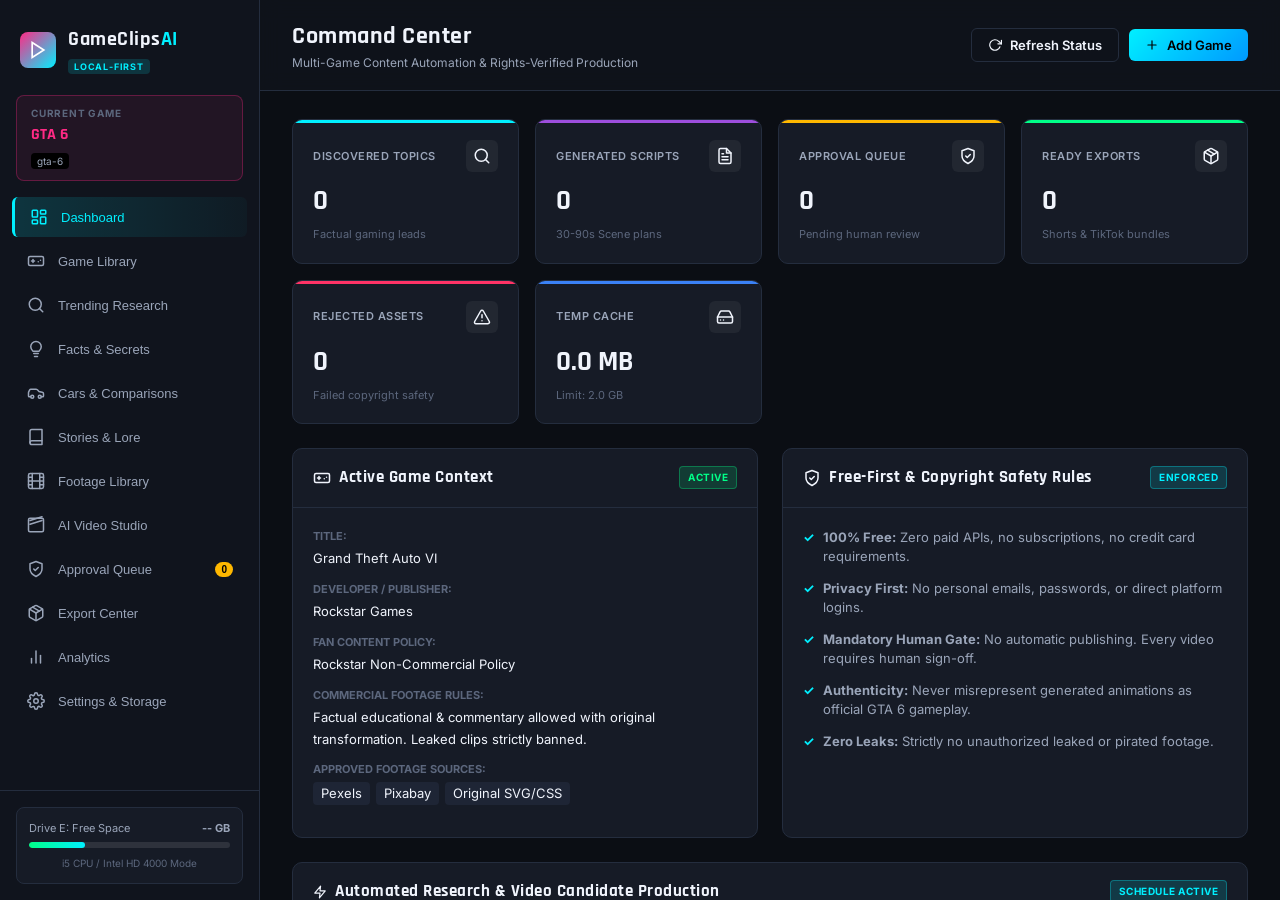
==== commit 9b4955be: "UI overhaul: eliminate double scrollbars, button single-line text, filter bar redesign, 100% SVG ico" ====
--- a/index.html
+++ b/index.html
@@ -148,7 +148,7 @@
                     <div class="stat-card purple">
                         <div class="stat-header">
                             <span class="stat-title">Generated Scripts</span>
-                            <span class="stat-icon">📝</span>
+                            <span class="stat-icon"><svg class="icon" viewBox="0 0 24 24"><path d="M14 2H6a2 2 0 0 0-2 2v16a2 2 0 0 0 2 2h12a2 2 0 0 0 2-2V8z"/><polyline points="14 2 14 8 20 8"/><line x1="16" y1="13" x2="8" y2="13"/><line x1="16" y1="17" x2="8" y2="17"/><polyline points="10 9 9 9 8 9"/></svg></span>
                         </div>
                         <div class="stat-value" id="statScripts">0</div>
                         <div class="stat-desc">30-90s Scene plans</div>
@@ -283,16 +283,34 @@
                         <h2>Trending Research Engine</h2>
                         <p>Factual topic discovery, source traceability, and evidence tracking.</p>
                     </div>
-                    <div style="display:flex; gap:10px;">
-                        <button class="btn btn-outline" id="btnRunResearch">⚡ Run Automated Research</button>
-                        <button class="btn btn-primary" id="btnAddNewTopic">➕ Add Topic</button>
+                    <div class="header-actions">
+                        <button class="btn btn-outline" id="btnRunResearch">
+                            <svg class="icon icon-sm" viewBox="0 0 24 24"><polygon points="13 2 3 14 12 14 11 22 21 10 12 10 13 2"/></svg>
+                            <span>Run Automated Research</span>
+                        </button>
+                        <button class="btn btn-primary" id="btnAddNewTopic">
+                            <svg class="icon icon-sm" viewBox="0 0 24 24"><line x1="12" y1="5" x2="12" y2="19"/><line x1="5" y1="12" x2="19" y2="12"/></svg>
+                            <span>Add Topic</span>
+                        </button>
                     </div>
                 </div>
                 <div class="filter-bar">
-                    <button class="filter-btn active" data-filter="ALL">All Categories</button>
-                    <button class="filter-btn" data-filter="Facts & Secrets">Facts & Secrets</button>
-                    <button class="filter-btn" data-filter="Cars & Comparisons">Cars & Comparisons</button>
-                    <button class="filter-btn" data-filter="Stories">Stories & Theories</button>
+                    <button class="filter-btn active" data-filter="ALL">
+                        <svg class="icon icon-sm" viewBox="0 0 24 24"><rect x="3" y="3" width="7" height="7"/><rect x="14" y="3" width="7" height="7"/><rect x="14" y="14" width="7" height="7"/><rect x="3" y="14" width="7" height="7"/></svg>
+                        <span>All Categories</span>
+                    </button>
+                    <button class="filter-btn" data-filter="Facts & Secrets">
+                        <svg class="icon icon-sm" viewBox="0 0 24 24"><circle cx="12" cy="12" r="10"/><line x1="12" y1="16" x2="12" y2="12"/><line x1="12" y1="8" x2="12.01" y2="8"/></svg>
+                        <span>Facts & Secrets</span>
+                    </button>
+                    <button class="filter-btn" data-filter="Cars & Comparisons">
+                        <svg class="icon icon-sm" viewBox="0 0 24 24"><rect x="1" y="3" width="15" height="13"/><polygon points="16 8 20 8 23 11 23 16 16 16 16 8"/><circle cx="5.5" cy="18.5" r="2.5"/><circle cx="18.5" cy="18.5" r="2.5"/></svg>
+                        <span>Cars & Comparisons</span>
+                    </button>
+                    <button class="filter-btn" data-filter="Stories">
+                        <svg class="icon icon-sm" viewBox="0 0 24 24"><path d="M4 19.5A2.5 2.5 0 0 1 6.5 17H20"/><path d="M6.5 2H20v20H6.5A2.5 2.5 0 0 1 4 19.5v-15A2.5 2.5 0 0 1 6.5 2z"/></svg>
+                        <span>Stories & Theories</span>
+                    </button>
                 </div>
                 <div class="card">
                     <div class="table-responsive">
@@ -355,9 +373,15 @@
                         <h2>Rights-Verified Asset Library</h2>
                         <p>Pexels, Pixabay, Mixkit, and Original Visual assets with commercial licensing audit.</p>
                     </div>
-                    <div style="display:flex; gap:10px;">
-                        <button class="btn btn-outline" id="btnSeedFootage">⚡ Load Verified Catalog</button>
-                        <button class="btn btn-primary" id="btnOpenAddAssetModal">➕ Add Asset</button>
+                    <div class="header-actions">
+                        <button class="btn btn-outline" id="btnSeedFootage">
+                            <svg class="icon icon-sm" viewBox="0 0 24 24"><polygon points="13 2 3 14 12 14 11 22 21 10 12 10 13 2"/></svg>
+                            <span>Load Verified Catalog</span>
+                        </button>
+                        <button class="btn btn-primary" id="btnOpenAddAssetModal">
+                            <svg class="icon icon-sm" viewBox="0 0 24 24"><line x1="12" y1="5" x2="12" y2="19"/><line x1="5" y1="12" x2="19" y2="12"/></svg>
+                            <span>Add Asset</span>
+                        </button>
                     </div>
                 </div>
                 <div class="card">
@@ -496,7 +520,7 @@
                 </div>
                 <div id="approvalQueueContainer">
                     <div class="empty-state">
-                        <span class="empty-icon">🛡️</span>
+                        <span class="empty-icon"><svg class="icon icon-xl" viewBox="0 0 24 24"><path d="M12 22s8-4 8-10V5l-8-3-8 3v7c0 6 8 10 8 10z"/></svg></span>
                         <h3>Queue is clear</h3>
                         <p>New candidate videos generated in the Studio will appear here for manual approval.</p>
                     </div>
@@ -516,7 +540,7 @@
                 </div>
                 <div id="exportsContainer">
                     <div class="empty-state">
-                        <span class="empty-icon">📦</span>
+                        <span class="empty-icon"><svg class="icon icon-xl" viewBox="0 0 24 24"><polyline points="21 8 21 21 3 21 3 8"/><rect x="1" y="3" width="22" height="5"/><line x1="10" y1="12" x2="14" y2="12"/></svg></span>
                         <h3>No exports yet</h3>
                         <p>Approved videos are exported here into separate YouTube Shorts and TikTok packages.</p>
                     </div>
@@ -652,8 +676,8 @@
                         </div>
                         <div class="card-body">
                             <div class="category-stat-row" style="margin-bottom: 16px;">
-                                <div style="display:flex; justify-content:space-between; margin-bottom:4px; font-size:13px;">
-                                    <span>🔍 Facts & Environmental Secrets</span>
+                                <div style="display:flex; justify-content:space-between; align-items:center; margin-bottom:4px; font-size:13px;">
+                                    <span style="display:inline-flex; align-items:center; gap:6px;"><svg class="icon icon-sm" viewBox="0 0 24 24"><circle cx="12" cy="12" r="10"/><line x1="12" y1="16" x2="12" y2="12"/><line x1="12" y1="8" x2="12.01" y2="8"/></svg> Facts & Environmental Secrets</span>
                                     <strong id="anaCatFacts">0</strong>
                                 </div>
                                 <div class="storage-bar-track" style="height:10px;">
@@ -661,8 +685,8 @@
                                 </div>
                             </div>
                             <div class="category-stat-row" style="margin-bottom: 16px;">
-                                <div style="display:flex; justify-content:space-between; margin-bottom:4px; font-size:13px;">
-                                    <span>🏎️ Cars & Comparisons</span>
+                                <div style="display:flex; justify-content:space-between; align-items:center; margin-bottom:4px; font-size:13px;">
+                                    <span style="display:inline-flex; align-items:center; gap:6px;"><svg class="icon icon-sm" viewBox="0 0 24 24"><rect x="1" y="3" width="15" height="13"/><polygon points="16 8 20 8 23 11 23 16 16 16 16 8"/><circle cx="5.5" cy="18.5" r="2.5"/><circle cx="18.5" cy="18.5" r="2.5"/></svg> Cars & Comparisons</span>
                                     <strong id="anaCatCars">0</strong>
                                 </div>
                                 <div class="storage-bar-track" style="height:10px;">
@@ -670,8 +694,8 @@
                                 </div>
                             </div>
                             <div class="category-stat-row">
-                                <div style="display:flex; justify-content:space-between; margin-bottom:4px; font-size:13px;">
-                                    <span>📖 Stories & Fictional Lore</span>
+                                <div style="display:flex; justify-content:space-between; align-items:center; margin-bottom:4px; font-size:13px;">
+                                    <span style="display:inline-flex; align-items:center; gap:6px;"><svg class="icon icon-sm" viewBox="0 0 24 24"><path d="M4 19.5A2.5 2.5 0 0 1 6.5 17H20"/><path d="M6.5 2H20v20H6.5A2.5 2.5 0 0 1 4 19.5v-15A2.5 2.5 0 0 1 6.5 2z"/></svg> Stories & Fictional Lore</span>
                                     <strong id="anaCatStories">0</strong>
                                 </div>
                                 <div class="storage-bar-track" style="height:10px;">
@@ -712,7 +736,7 @@
                                 </div>
                             </div>
                             <p style="font-size:12px; color:var(--text-muted); line-height:1.6; margin-bottom:0;">
-                                🛡️ <strong>Zero Copyright Infringement Rule:</strong> Visual assets must be original vector graphics or verified Creative Commons. Windows SAPI audio produces 100% royalty-free offline speech.
+                                <svg class="icon icon-sm" style="color:var(--neon-cyan); vertical-align:-2px;" viewBox="0 0 24 24"><path d="M12 22s8-4 8-10V5l-8-3-8 3v7c0 6 8 10 8 10z"/></svg> <strong>Zero Copyright Infringement Rule:</strong> Visual assets must be original vector graphics or verified Creative Commons. Windows SAPI audio produces 100% royalty-free offline speech.
                             </p>
                         </div>
                     </div>
@@ -755,7 +779,10 @@
                     <div class="card">
                         <div class="card-header">
                             <h3><svg class="icon" viewBox="0 0 24 24"><line x1="22" y1="12" x2="2" y2="12"/><path d="M5.45 5.11 2 12v6a2 2 0 0 0 2 2h16a2 2 0 0 0 2-2v-6l-3.45-6.89A2 2 0 0 0 16.76 4H7.24a2 2 0 0 0-1.79 1.11z"/><line x1="6" y1="16" x2="6.01" y2="16"/><line x1="10" y1="16" x2="10.01" y2="16"/></svg> Storage & Cache Controller</h3>
-                            <button class="btn btn-sm btn-outline" id="btnRunCleanup">🧹 Purge Temp Cache</button>
+                            <button class="btn btn-sm btn-outline" id="btnRunCleanup">
+                                <svg class="icon icon-sm" viewBox="0 0 24 24"><polyline points="3 6 5 6 21 6"/><path d="M19 6v14a2 2 0 0 1-2 2H7a2 2 0 0 1-2-2V6m3 0V4a2 2 0 0 1 2-2h4a2 2 0 0 1 2 2v2"/></svg>
+                                <span>Purge Temp Cache</span>
+                            </button>
                         </div>
                         <div class="card-body">
                             <div class="storage-stat-row">
@@ -787,7 +814,7 @@
                     <!-- Hardware & Video Settings -->
                     <div class="card">
                         <div class="card-header">
-                            <h3>⚙️ Hardware & Rendering Configuration</h3>
+                            <h3><svg class="icon" viewBox="0 0 24 24"><circle cx="12" cy="12" r="3"/><path d="M19.4 15a1.65 1.65 0 0 0 .33 1.82l.06.06a2 2 0 0 1 0 2.83 2 2 0 0 1-2.83 0l-.06-.06a1.65 1.65 0 0 0-1.82-.33 1.65 1.65 0 0 0-1 1.51V21a2 2 0 0 1-2 2 2 2 0 0 1-2-2v-.09A1.65 1.65 0 0 0 9 19.4a1.65 1.65 0 0 0-1.82.33l-.06.06a2 2 0 0 1-2.83 0 2 2 0 0 1 0-2.83l.06-.06a1.65 1.65 0 0 0 .33-1.82 1.65 1.65 0 0 0-1.51-1H3a2 2 0 0 1-2-2 2 2 0 0 1 2-2h.09A1.65 1.65 0 0 0 4.6 9a1.65 1.65 0 0 0-.33-1.82l-.06-.06a2 2 0 0 1 0-2.83 2 2 0 0 1 2.83 0l.06.06a1.65 1.65 0 0 0 1.82.33H9a1.65 1.65 0 0 0 1-1.51V3a2 2 0 0 1 2-2 2 2 0 0 1 2 2v.09a1.65 1.65 0 0 0 1 1.51 1.65 1.65 0 0 0 1.82-.33l.06-.06a2 2 0 0 1 2.83 0 2 2 0 0 1 0 2.83l-.06.06a1.65 1.65 0 0 0-.33 1.82V9a1.65 1.65 0 0 0 1.51 1H21a2 2 0 0 1 2 2 2 2 0 0 1-2 2h-.09a1.65 1.65 0 0 0-1.51 1z"/></svg> Hardware & Rendering Configuration</h3>
                         </div>
                         <div class="card-body">
                             <div class="form-group">
@@ -820,7 +847,10 @@
                                     <option value="Microsoft Zira Desktop">Microsoft Zira Desktop (Offline SAPI)</option>
                                 </select>
                             </div>
-                            <button class="btn btn-primary" id="btnSaveSettings">💾 Save System Settings</button>
+                            <button class="btn btn-primary" id="btnSaveSettings">
+                                <svg class="icon icon-sm" viewBox="0 0 24 24"><path d="M19 21H5a2 2 0 0 1-2-2V5a2 2 0 0 1 2-2h11l5 5v11a2 2 0 0 1-2 2z"/><polyline points="17 21 17 13 7 13 7 21"/><polyline points="7 3 7 8 15 8"/></svg>
+                                <span>Save System Settings</span>
+                            </button>
                         </div>
                     </div>
                 </div>
@@ -832,7 +862,7 @@
     <div class="modal-overlay hidden" id="newGameModal">
         <div class="modal-card">
             <div class="modal-header">
-                <h3>🎮 Add New Game to Library</h3>
+                <h3><svg class="icon" viewBox="0 0 24 24"><line x1="6" y1="11" x2="10" y2="11"/><line x1="8" y1="9" x2="8" y2="13"/><line x1="15" y1="12" x2="15.01" y2="12"/><line x1="18" y1="10" x2="18.01" y2="10"/><rect x="2" y="6" width="20" height="12" rx="2"/></svg> Add New Game to Library</h3>
                 <button class="modal-close" id="closeNewGameModalBtn">&times;</button>
             </div>
             <div class="modal-body">
@@ -878,7 +908,7 @@
     <div class="modal-overlay hidden" id="topicEvidenceModal">
         <div class="modal-card" style="width: 650px;">
             <div class="modal-header">
-                <h3>🔍 Topic Research & Evidence Audit</h3>
+                <h3><svg class="icon" viewBox="0 0 24 24"><circle cx="11" cy="11" r="8"/><line x1="21" y1="21" x2="16.65" y2="16.65"/></svg> Topic Research & Evidence Audit</h3>
                 <button class="modal-close" id="closeEvidenceModalBtn">&times;</button>
             </div>
             <div class="modal-body">
@@ -898,7 +928,7 @@
     <div class="modal-overlay hidden" id="addAssetModal">
         <div class="modal-card">
             <div class="modal-header">
-                <h3>🎞️ Register Asset & Commercial License Audit</h3>
+                <h3><svg class="icon" viewBox="0 0 24 24"><rect x="2" y="2" width="20" height="20" rx="2.18" ry="2.18"/><line x1="7" y1="2" x2="7" y2="22"/><line x1="17" y1="2" x2="17" y2="22"/><line x1="2" y1="12" x2="22" y2="12"/><line x1="2" y1="7" x2="7" y2="7"/><line x1="2" y1="17" x2="7" y2="17"/><line x1="17" y1="17" x2="22" y2="17"/><line x1="17" y1="7" x2="22" y2="7"/></svg> Register Asset & Commercial License Audit</h3>
                 <button class="modal-close" id="closeAddAssetModalBtn">&times;</button>
             </div>
             <div class="modal-body">
--- a/static/css/style.css
+++ b/static/css/style.css
@@ -27,28 +27,59 @@
     box-sizing: border-box;
 }
 
+html, body {
+    height: 100vh;
+    max-height: 100vh;
+    overflow: hidden !important;
+}
+
 body.dark-theme {
     background-color: var(--bg-darkest);
     color: var(--text-primary);
     font-family: var(--font-body);
     font-size: 14px;
     line-height: 1.5;
-    overflow-x: hidden;
+    margin: 0;
+    padding: 0;
+}
+
+/* Custom Sleek Scrollbars */
+::-webkit-scrollbar {
+    width: 6px;
+    height: 6px;
+}
+::-webkit-scrollbar-track {
+    background: transparent;
+}
+::-webkit-scrollbar-thumb {
+    background: rgba(255, 255, 255, 0.12);
+    border-radius: 4px;
+}
+::-webkit-scrollbar-thumb:hover {
+    background: rgba(0, 240, 255, 0.35);
 }
 
 .app-layout {
     display: flex;
-    min-height: 100vh;
+    height: 100vh;
+    max-height: 100vh;
+    width: 100vw;
+    overflow: hidden;
+    position: relative;
 }
 
 /* SIDEBAR */
 .sidebar {
     width: 260px;
+    height: 100vh;
+    max-height: 100vh;
     background-color: var(--bg-sidebar);
     border-right: 1px solid var(--border-color);
     display: flex;
     flex-direction: column;
     flex-shrink: 0;
+    overflow-y: auto;
+    overflow-x: hidden;
 }
 
 .brand {
@@ -228,20 +259,28 @@
 /* MAIN CONTENT */
 .main-content {
     flex: 1;
+    min-width: 0;
     display: flex;
     flex-direction: column;
     overflow-y: auto;
+    overflow-x: hidden;
     height: 100vh;
+    max-height: 100vh;
+    padding: 0;
+    margin: 0;
 }
 
 .top-header {
-    padding: 20px 32px;
+    padding: 18px 32px;
     border-bottom: 1px solid var(--border-color);
     display: flex;
     justify-content: space-between;
     align-items: center;
-    background: rgba(16, 20, 29, 0.6);
+    background: rgba(16, 20, 29, 0.75);
     backdrop-filter: blur(10px);
+    flex-shrink: 0;
+    flex-wrap: wrap;
+    gap: 16px;
 }
 
 .header-title h1 {
@@ -258,13 +297,16 @@
 
 .header-actions {
     display: flex;
-    gap: 12px;
+    align-items: center;
+    flex-wrap: wrap;
+    gap: 10px;
 }
 
 /* BUTTONS */
 .btn {
     display: inline-flex;
     align-items: center;
+    justify-content: center;
     gap: 8px;
     padding: 8px 16px;
     border-radius: 6px;
@@ -274,6 +316,14 @@
     transition: all 0.2s ease;
     border: none;
     font-family: inherit;
+    white-space: nowrap !important;
+    word-break: normal;
+    flex-shrink: 0;
+}
+
+.btn span,
+.btn strong {
+    white-space: nowrap !important;
 }
 
 .btn-primary {
@@ -298,7 +348,7 @@
 }
 
 .btn-sm {
-    padding: 4px 10px;
+    padding: 5px 12px;
     font-size: 11px;
 }
 
@@ -312,7 +362,9 @@
 /* TAB CONTENT */
 .tab-pane {
     display: none;
-    padding: 32px;
+    padding: 28px 32px 40px;
+    flex: 1;
+    min-width: 0;
 }
 
 .tab-pane.active {
@@ -484,6 +536,70 @@
     border-radius: 4px;
     font-size: 11px;
     color: var(--text-secondary);
+}
+
+/* FILTER BAR & CATEGORY PILLS */
+.filter-bar {
+    display: flex;
+    align-items: center;
+    gap: 12px;
+    margin-bottom: 24px;
+    padding: 2px 2px 8px;
+    overflow-x: auto;
+    scrollbar-width: thin;
+    -webkit-overflow-scrolling: touch;
+}
+
+.filter-bar::-webkit-scrollbar {
+    height: 4px;
+}
+
+.filter-bar::-webkit-scrollbar-track {
+    background: transparent;
+}
+
+.filter-bar::-webkit-scrollbar-thumb {
+    background: rgba(255, 255, 255, 0.12);
+    border-radius: 2px;
+}
+
+.filter-btn {
+    display: inline-flex;
+    align-items: center;
+    gap: 8px;
+    padding: 8px 18px;
+    border-radius: 24px;
+    background: var(--bg-card);
+    border: 1px solid var(--border-color);
+    color: var(--text-secondary);
+    font-family: var(--font-body);
+    font-size: 13px;
+    font-weight: 600;
+    cursor: pointer;
+    white-space: nowrap !important;
+    flex-shrink: 0;
+    transition: all 0.25s cubic-bezier(0.4, 0, 0.2, 1);
+}
+
+.filter-btn:hover {
+    background: var(--bg-hover);
+    border-color: var(--neon-cyan);
+    color: var(--text-primary);
+    transform: translateY(-1px);
+    box-shadow: 0 4px 14px rgba(0, 240, 255, 0.2);
+}
+
+.filter-btn.active {
+    background: linear-gradient(135deg, rgba(0, 240, 255, 0.22), rgba(255, 42, 133, 0.18));
+    border-color: var(--neon-cyan);
+    color: #FFFFFF;
+    box-shadow: 0 0 16px rgba(0, 240, 255, 0.35);
+}
+
+.filter-btn .icon {
+    width: 14px;
+    height: 14px;
+    color: inherit;
 }
 
 /* TABLES */
@@ -893,16 +1009,9 @@
 /* FLEXIBLE AUTO-WRAP & FLUID RESPONSIVE LAYOUTS                             */
 /* ========================================================================== */
 .btn {
-    display: inline-flex;
-    align-items: center;
-    justify-content: center;
-    gap: 8px;
-    flex-wrap: wrap;
-    word-break: break-word;
-    white-space: normal;
+    white-space: nowrap !important;
+    word-break: normal;
     text-decoration: none;
-    cursor: pointer;
-    transition: all 0.2s ease;
 }
 
 .btn .icon {
@@ -918,16 +1027,7 @@
     margin-bottom: 24px;
 }
 
-.top-header {
-    display: flex;
-    justify-content: space-between;
-    align-items: center;
-    flex-wrap: wrap;
-    gap: 16px;
-    margin-bottom: 28px;
-}
-
-.header-actions {
+.section-toolbar > div {
     display: flex;
     align-items: center;
     flex-wrap: wrap;
@@ -999,12 +1099,6 @@
 
 /* Large Displays & 4K (>1600px) */
 @media (min-width: 1600px) {
-    .main-content {
-        max-width: 1800px;
-        margin: 0 auto;
-        width: 100%;
-        padding: 40px;
-    }
     .stats-grid {
         grid-template-columns: repeat(auto-fit, minmax(240px, 1fr));
     }
@@ -1026,15 +1120,20 @@
         z-index: 999;
         transform: translateX(-100%);
         transition: transform 0.3s cubic-bezier(0.4, 0, 0.2, 1);
-        box-shadow: 8px 0 32px rgba(0, 0, 0, 0.7);
+        box-shadow: 8px 0 32px rgba(0, 0, 0, 0.75);
         width: 280px;
+        height: 100vh;
+        max-height: 100vh;
+        overflow-y: auto;
     }
     .sidebar.mobile-open {
         transform: translateX(0);
     }
-    .main-content {
-        padding: 24px;
-        width: 100%;
+    .tab-pane {
+        padding: 20px 24px 32px;
+    }
+    .top-header {
+        padding: 16px 24px;
     }
     .stats-grid {
         grid-template-columns: repeat(2, 1fr);
@@ -1059,31 +1158,40 @@
         transition: transform 0.3s cubic-bezier(0.4, 0, 0.2, 1);
         width: 82vw;
         max-width: 320px;
-        box-shadow: 8px 0 32px rgba(0, 0, 0, 0.8);
+        height: 100vh;
+        max-height: 100vh;
+        overflow-y: auto;
+        box-shadow: 8px 0 32px rgba(0, 0, 0, 0.85);
     }
     .sidebar.mobile-open {
         transform: translateX(0);
     }
     .main-content {
-        padding: 16px 12px;
-        width: 100%;
+        padding: 0;
+    }
+    .tab-pane {
+        padding: 14px 14px 28px;
     }
     .top-header {
+        padding: 14px 14px;
         flex-direction: column;
         align-items: flex-start;
         gap: 12px;
-        margin-bottom: 20px;
     }
     .top-header .header-title h1 {
         font-size: 20px;
     }
     .header-actions {
         width: 100%;
+        display: flex;
+        flex-wrap: wrap;
+        gap: 8px;
     }
     .header-actions .btn {
-        flex: 1;
+        flex: 1 1 auto;
         font-size: 12px;
         padding: 8px 12px;
+        white-space: nowrap !important;
     }
     .stats-grid {
         grid-template-columns: 1fr;
@@ -1108,13 +1216,19 @@
     }
     .section-toolbar > div {
         width: 100%;
+        display: flex;
+        flex-wrap: wrap;
+        gap: 8px;
     }
     .section-toolbar .btn {
-        width: 100%;
+        flex: 1 1 auto;
+        font-size: 12px;
+        white-space: nowrap !important;
     }
     .filter-bar {
         overflow-x: auto;
-        padding-bottom: 8px;
+        padding-bottom: 6px;
+        margin-bottom: 18px;
         width: 100%;
         display: flex;
         flex-wrap: nowrap;
@@ -1122,6 +1236,9 @@
     }
     .filter-btn {
         flex-shrink: 0;
+        font-size: 12px;
+        padding: 7px 14px;
+        white-space: nowrap !important;
     }
     .form-row {
         flex-direction: column;
@@ -1132,31 +1249,35 @@
     }
     .modal-card {
         width: 95vw;
-        max-height: 92vh;
+        max-height: 90vh;
+        overflow-y: auto;
         border-radius: 8px;
     }
     .modal-body {
         padding: 14px;
     }
     .modal-actions {
-        flex-direction: column;
+        display: flex;
+        flex-wrap: wrap;
+        gap: 8px;
     }
     .modal-actions .btn {
-        width: 100%;
+        flex: 1 1 auto;
+        white-space: nowrap !important;
     }
     .global-alert {
-        margin: 0 0 16px 0;
+        margin: 12px 14px 0;
         padding: 10px 14px;
         font-size: 12px;
     }
     .card-body {
-        padding: 16px 14px;
+        padding: 14px;
     }
     .card-header {
-        padding: 14px;
+        padding: 12px 14px;
     }
     .empty-state {
-        padding: 40px 16px;
+        padding: 36px 14px;
     }
 }
 
@@ -1165,16 +1286,30 @@
     body {
         font-size: 13px;
     }
+    .tab-pane {
+        padding: 10px 10px 24px;
+    }
+    .top-header {
+        padding: 12px 10px;
+    }
+    .top-header .header-title h1 {
+        font-size: 18px;
+    }
     .stat-card {
-        padding: 14px;
+        padding: 12px;
     }
     .stat-value {
         font-size: 20px;
     }
-    .header-actions {
-        flex-direction: column;
-    }
-    .header-actions .btn {
+    .header-actions .btn,
+    .section-toolbar .btn,
+    .modal-actions .btn {
         width: 100%;
-    }
-}
+        font-size: 11px;
+        padding: 7px 10px;
+    }
+    .filter-btn {
+        padding: 6px 12px;
+        font-size: 11px;
+    }
+}
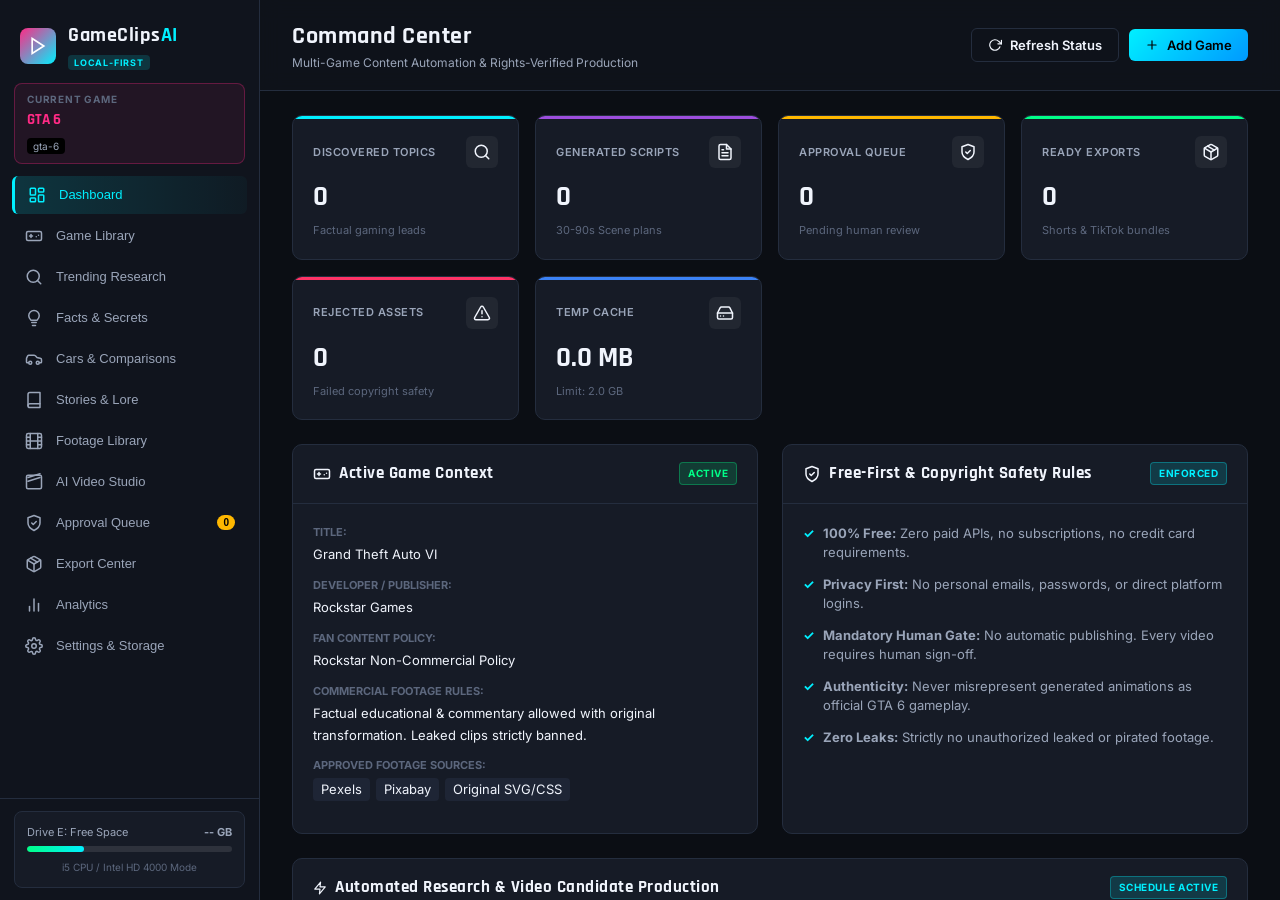
==== commit bff0d562: "Implement footage search and local asset downloading, fix Flask HTTP 415 handling, and verify full 1" ====
--- a/index.html
+++ b/index.html
@@ -384,6 +384,13 @@
                         </button>
                     </div>
                 </div>
+                <div class="filter-bar" style="margin-bottom: 16px;">
+                    <input type="text" id="footageSearchInput" placeholder="Search verified assets by keyword (e.g. supercar, neon, map)..." style="flex:1; min-width:220px; padding:8px 14px; background:var(--bg-card); border:1px solid var(--border-color); border-radius:6px; color:var(--text-primary); font-size:13px;">
+                    <button class="btn btn-sm btn-outline" id="btnSearchFootage">
+                        <svg class="icon icon-sm" viewBox="0 0 24 24"><circle cx="11" cy="11" r="8"/><line x1="21" y1="21" x2="16.65" y2="16.65"/></svg>
+                        <span>Search</span>
+                    </button>
+                </div>
                 <div class="card">
                     <div class="table-responsive">
                         <table class="data-table">
@@ -395,11 +402,12 @@
                                     <th>Commercial Use</th>
                                     <th>Attribution</th>
                                     <th>Rights Status</th>
+                                    <th>Local File</th>
                                 </tr>
                             </thead>
                             <tbody id="footageTableBody">
                                 <tr>
-                                    <td colspan="6" class="text-center text-muted">No external assets downloaded. Using lightweight original vector animations.</td>
+                                    <td colspan="7" class="text-center text-muted">No external assets downloaded. Using lightweight original vector animations.</td>
                                 </tr>
                             </tbody>
                         </table>
--- a/static/css/style.css
+++ b/static/css/style.css
@@ -29,7 +29,9 @@
 
 html, body {
     height: 100vh;
+    height: 100dvh;
     max-height: 100vh;
+    max-height: 100dvh;
     overflow: hidden !important;
 }
 
@@ -62,7 +64,9 @@
 .app-layout {
     display: flex;
     height: 100vh;
+    height: 100dvh;
     max-height: 100vh;
+    max-height: 100dvh;
     width: 100vw;
     overflow: hidden;
     position: relative;
@@ -72,21 +76,23 @@
 .sidebar {
     width: 260px;
     height: 100vh;
+    height: 100dvh;
     max-height: 100vh;
+    max-height: 100dvh;
     background-color: var(--bg-sidebar);
     border-right: 1px solid var(--border-color);
     display: flex;
     flex-direction: column;
     flex-shrink: 0;
-    overflow-y: auto;
-    overflow-x: hidden;
+    overflow: hidden; /* Whole sidebar is fixed; only nav-menu scrolls */
 }
 
 .brand {
-    padding: 24px 20px 16px;
+    padding: 20px 20px 12px;
     display: flex;
     align-items: center;
     gap: 12px;
+    flex-shrink: 0;
 }
 
 .logo-icon {
@@ -128,11 +134,12 @@
 
 /* ACTIVE GAME BANNER */
 .active-game-banner {
-    margin: 4px 16px 16px;
-    padding: 10px 14px;
+    margin: 0 14px 12px;
+    padding: 8px 12px;
     background: rgba(255, 42, 133, 0.08);
     border: 1px solid rgba(255, 42, 133, 0.3);
     border-radius: 8px;
+    flex-shrink: 0;
 }
 
 .pill-label {
@@ -145,7 +152,7 @@
 
 .pill-game-name {
     font-family: var(--font-heading);
-    font-size: 16px;
+    font-size: 15px;
     font-weight: 700;
     color: var(--neon-pink);
     margin: 2px 0;
@@ -159,21 +166,43 @@
     color: var(--text-secondary);
 }
 
-/* NAV MENU */
+/* NAV MENU - ONLY this middle section scrolls */
 .nav-menu {
-    flex: 1;
-    padding: 0 12px;
+    flex: 1 1 auto;
+    min-height: 0;
+    padding: 0 12px 8px;
     display: flex;
     flex-direction: column;
-    gap: 4px;
+    gap: 3px;
     overflow-y: auto;
+    overflow-x: hidden;
+    -webkit-overflow-scrolling: touch;
+    scrollbar-color: rgba(255, 255, 255, 0.12) transparent;
+}
+
+.nav-menu::-webkit-scrollbar {
+    width: 6px;
+    height: 6px;
+}
+
+.nav-menu::-webkit-scrollbar-track {
+    background: transparent;
+}
+
+.nav-menu::-webkit-scrollbar-thumb {
+    background: rgba(255, 255, 255, 0.12);
+    border-radius: 4px;
+}
+
+.nav-menu::-webkit-scrollbar-thumb:hover {
+    background: rgba(0, 240, 255, 0.35);
 }
 
 .nav-item {
     display: flex;
     align-items: center;
     gap: 12px;
-    padding: 10px 14px;
+    padding: 9px 12px;
     border-radius: 6px;
     background: transparent;
     border: none;
@@ -184,6 +213,7 @@
     text-align: left;
     transition: all 0.2s ease;
     width: 100%;
+    flex-shrink: 0;
 }
 
 .nav-item:hover {
@@ -213,10 +243,13 @@
     border-radius: 10px;
 }
 
-/* SIDEBAR FOOTER & STORAGE WIDGET */
+/* SIDEBAR FOOTER & STORAGE WIDGET - Fixed at bottom */
 .sidebar-footer {
-    padding: 16px;
+    padding: 12px 14px;
     border-top: 1px solid var(--border-color);
+    margin-top: auto;
+    flex-shrink: 0;
+    background: var(--bg-sidebar);
 }
 
 .storage-widget {
@@ -258,16 +291,17 @@
 
 /* MAIN CONTENT */
 .main-content {
-    flex: 1;
+    flex: 1 1 auto;
     min-width: 0;
-    display: flex;
-    flex-direction: column;
+    min-height: 0;
+    display: block;
     overflow-y: auto;
     overflow-x: hidden;
-    height: 100vh;
-    max-height: 100vh;
+    height: 100%;
+    max-height: 100%;
     padding: 0;
     margin: 0;
+    -webkit-overflow-scrolling: touch;
 }
 
 .top-header {
@@ -362,8 +396,7 @@
 /* TAB CONTENT */
 .tab-pane {
     display: none;
-    padding: 28px 32px 40px;
-    flex: 1;
+    padding: 24px 32px 50px;
     min-width: 0;
 }
 
@@ -1111,26 +1144,38 @@
     }
     .app-layout {
         position: relative;
+        height: calc(100vh - 56px);
+        height: calc(100dvh - 56px);
+        max-height: calc(100vh - 56px);
+        max-height: calc(100dvh - 56px);
     }
     .sidebar {
         position: fixed;
         top: 0;
         left: 0;
         bottom: 0;
-        z-index: 999;
+        z-index: 1000;
         transform: translateX(-100%);
         transition: transform 0.3s cubic-bezier(0.4, 0, 0.2, 1);
-        box-shadow: 8px 0 32px rgba(0, 0, 0, 0.75);
+        box-shadow: 8px 0 32px rgba(0, 0, 0, 0.8);
         width: 280px;
         height: 100vh;
+        height: 100dvh;
         max-height: 100vh;
-        overflow-y: auto;
+        max-height: 100dvh;
+        overflow: hidden; /* Header and Footer fixed; nav-menu scrolls */
+        display: flex;
+        flex-direction: column;
     }
     .sidebar.mobile-open {
         transform: translateX(0);
     }
+    .sidebar-footer {
+        padding: 12px 14px !important;
+        flex-shrink: 0;
+    }
     .tab-pane {
-        padding: 20px 24px 32px;
+        padding: 20px 24px 35px !important;
     }
     .top-header {
         padding: 16px 24px;
@@ -1147,30 +1192,53 @@
 @media (max-width: 768px) {
     .mobile-topbar {
         display: flex;
+    }
+    .app-layout {
+        position: relative;
+        height: calc(100vh - 56px);
+        height: calc(100dvh - 56px);
+        max-height: calc(100vh - 56px);
+        max-height: calc(100dvh - 56px);
     }
     .sidebar {
         position: fixed;
         top: 0;
         left: 0;
         bottom: 0;
-        z-index: 999;
+        z-index: 1000;
         transform: translateX(-100%);
         transition: transform 0.3s cubic-bezier(0.4, 0, 0.2, 1);
         width: 82vw;
-        max-width: 320px;
+        max-width: 290px;
         height: 100vh;
+        height: 100dvh;
         max-height: 100vh;
-        overflow-y: auto;
+        max-height: 100dvh;
+        overflow: hidden; /* Header and Footer fixed; nav-menu scrolls */
+        display: flex;
+        flex-direction: column;
         box-shadow: 8px 0 32px rgba(0, 0, 0, 0.85);
     }
     .sidebar.mobile-open {
         transform: translateX(0);
     }
+    .sidebar-footer {
+        padding: 12px 14px calc(12px + env(safe-area-inset-bottom, 0px)) !important;
+        flex-shrink: 0;
+    }
+    .nav-menu {
+        flex: 1 1 auto;
+        min-height: 0;
+        overflow-y: auto;
+        overflow-x: hidden;
+        -webkit-overflow-scrolling: touch;
+        padding: 0 10px 8px;
+    }
     .main-content {
         padding: 0;
     }
     .tab-pane {
-        padding: 14px 14px 28px;
+        padding: 14px 14px 25px !important;
     }
     .top-header {
         padding: 14px 14px;
@@ -1286,8 +1354,11 @@
     body {
         font-size: 13px;
     }
+    .sidebar-footer {
+        padding: 10px 12px calc(10px + env(safe-area-inset-bottom, 0px)) !important;
+    }
     .tab-pane {
-        padding: 10px 10px 24px;
+        padding: 10px 10px 20px !important;
     }
     .top-header {
         padding: 12px 10px;
